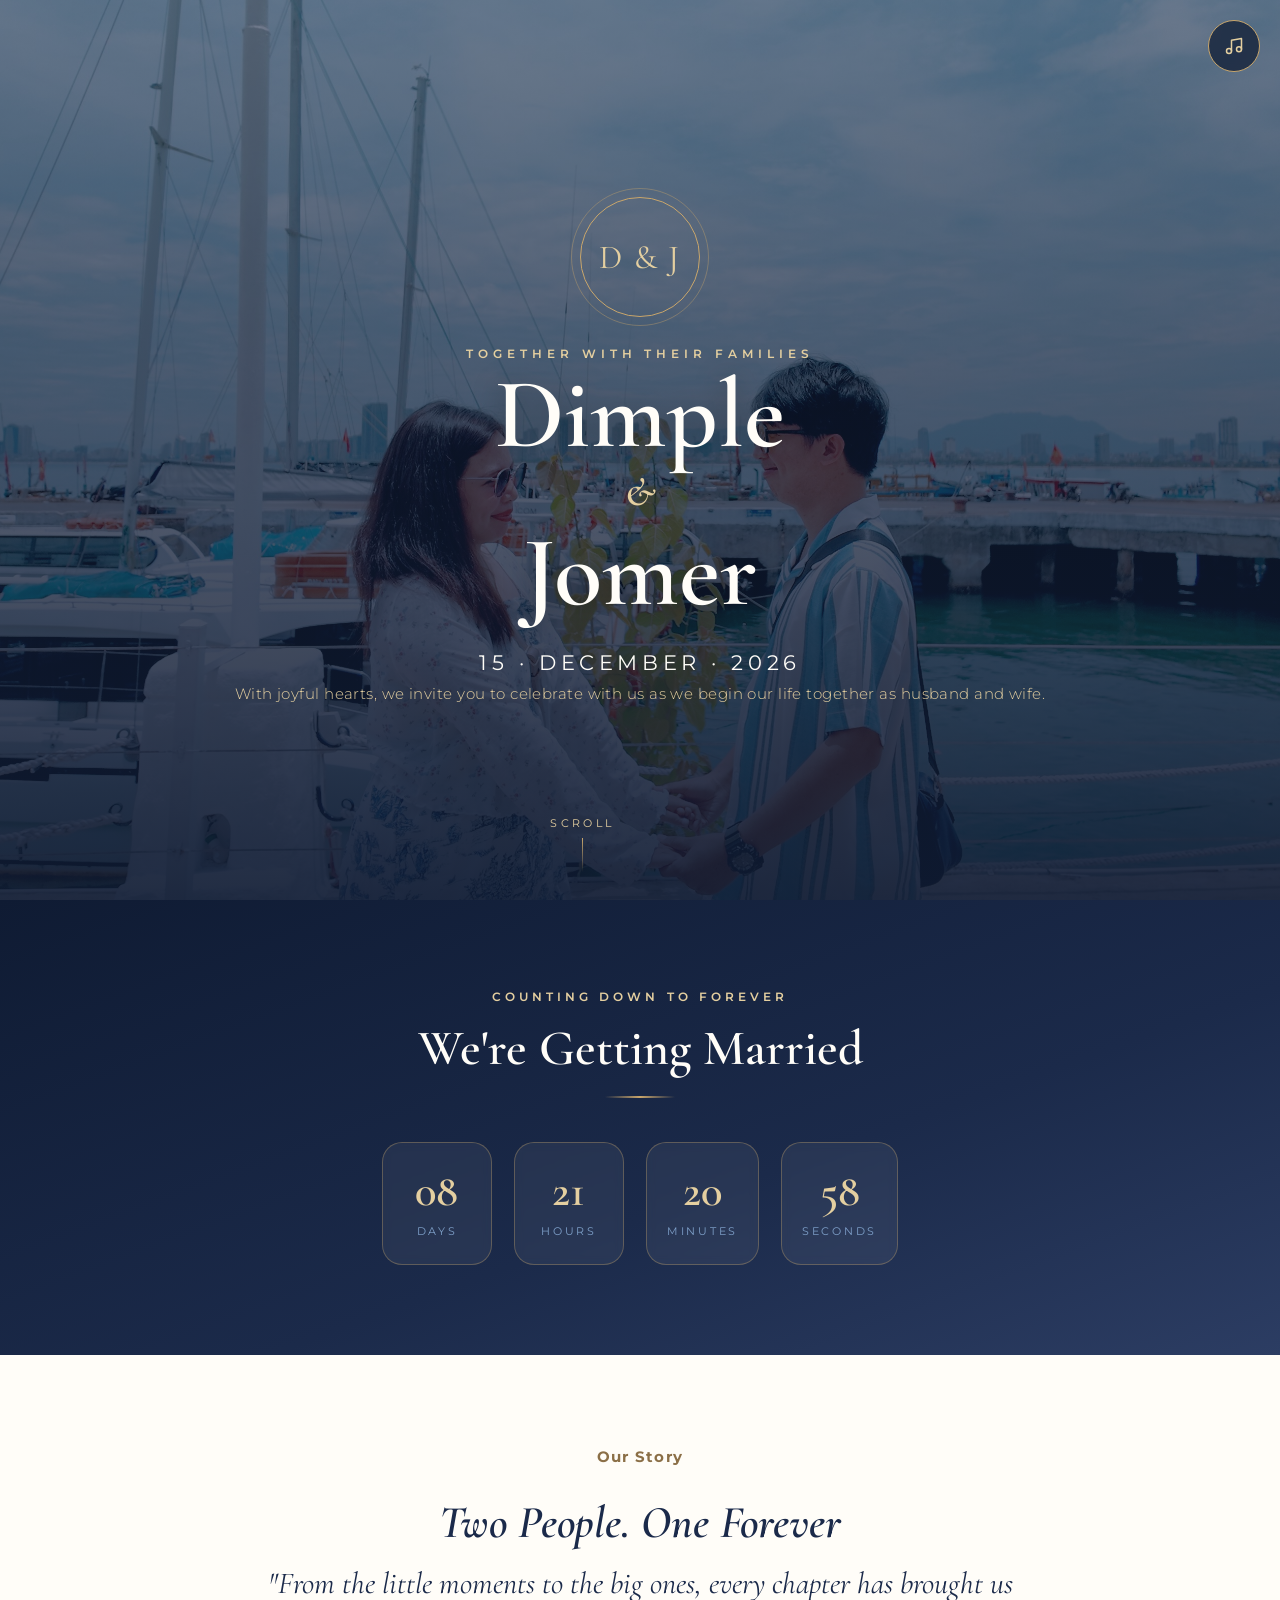
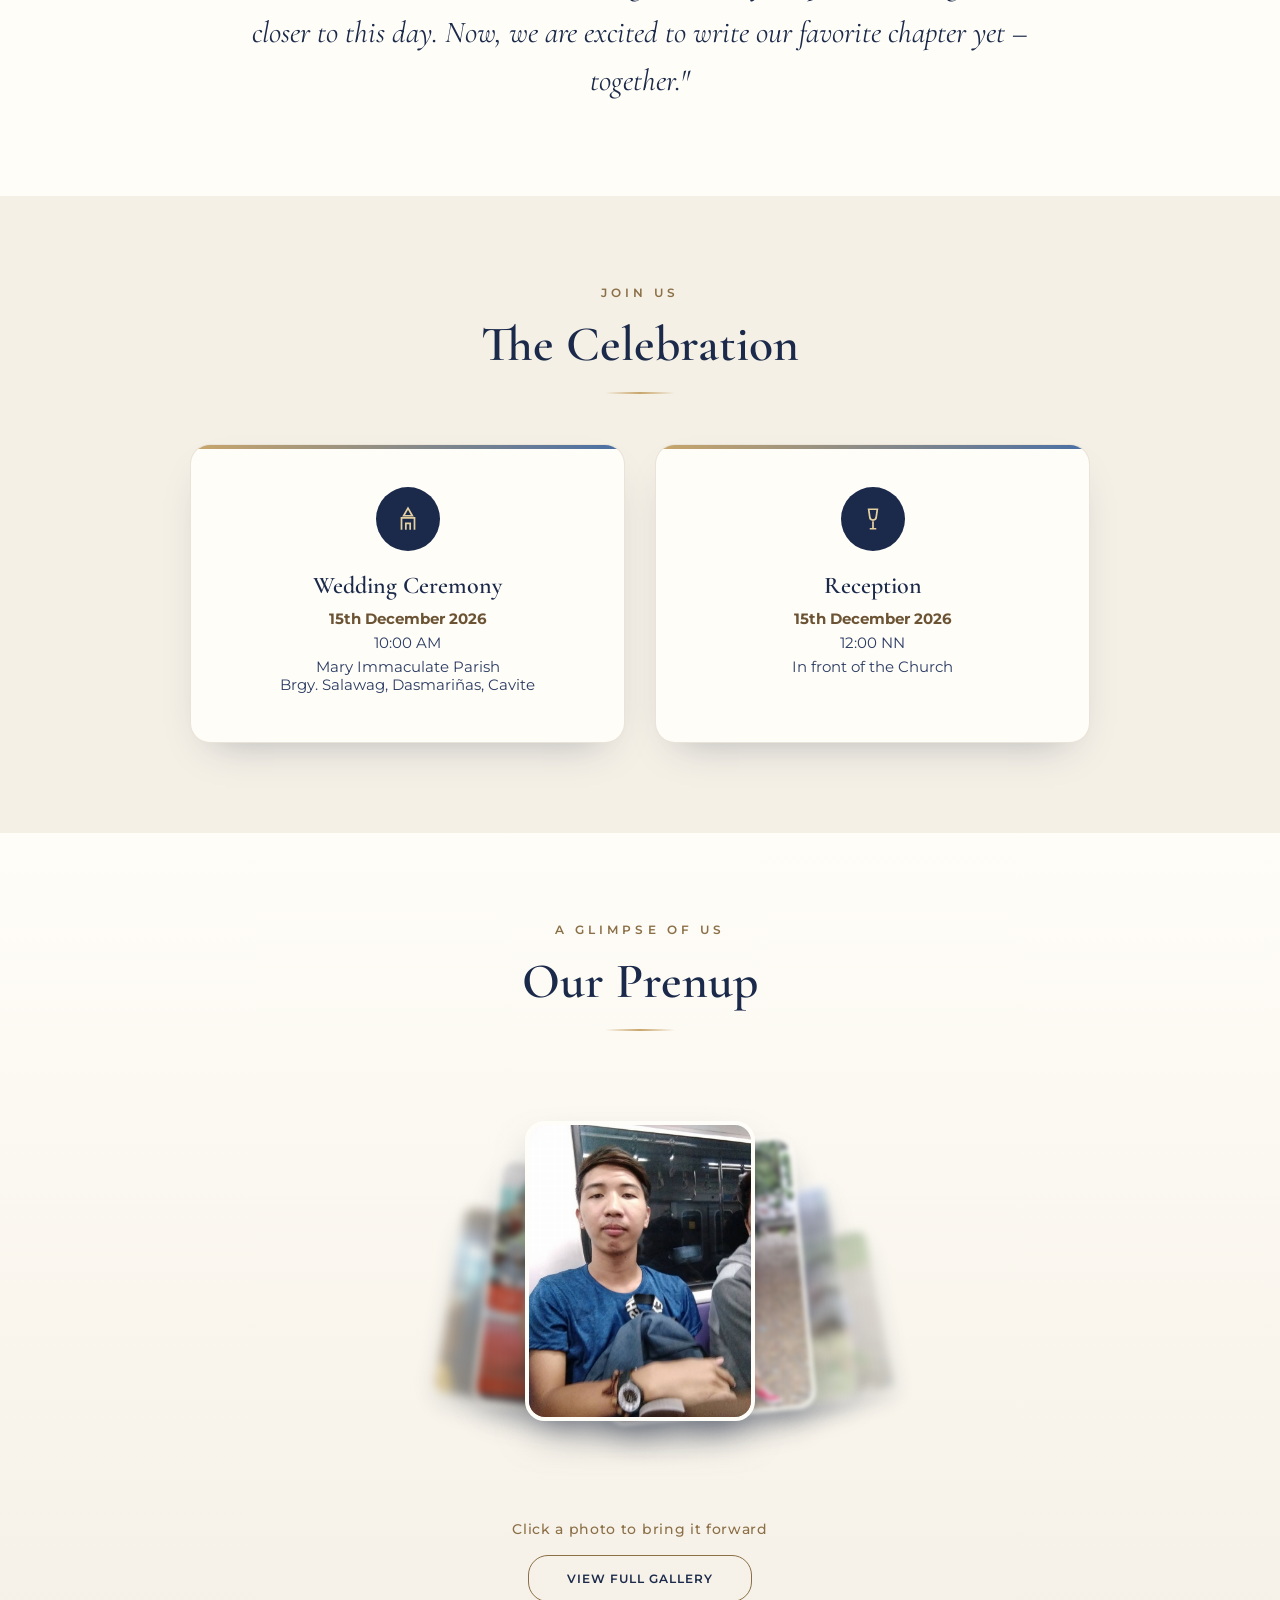
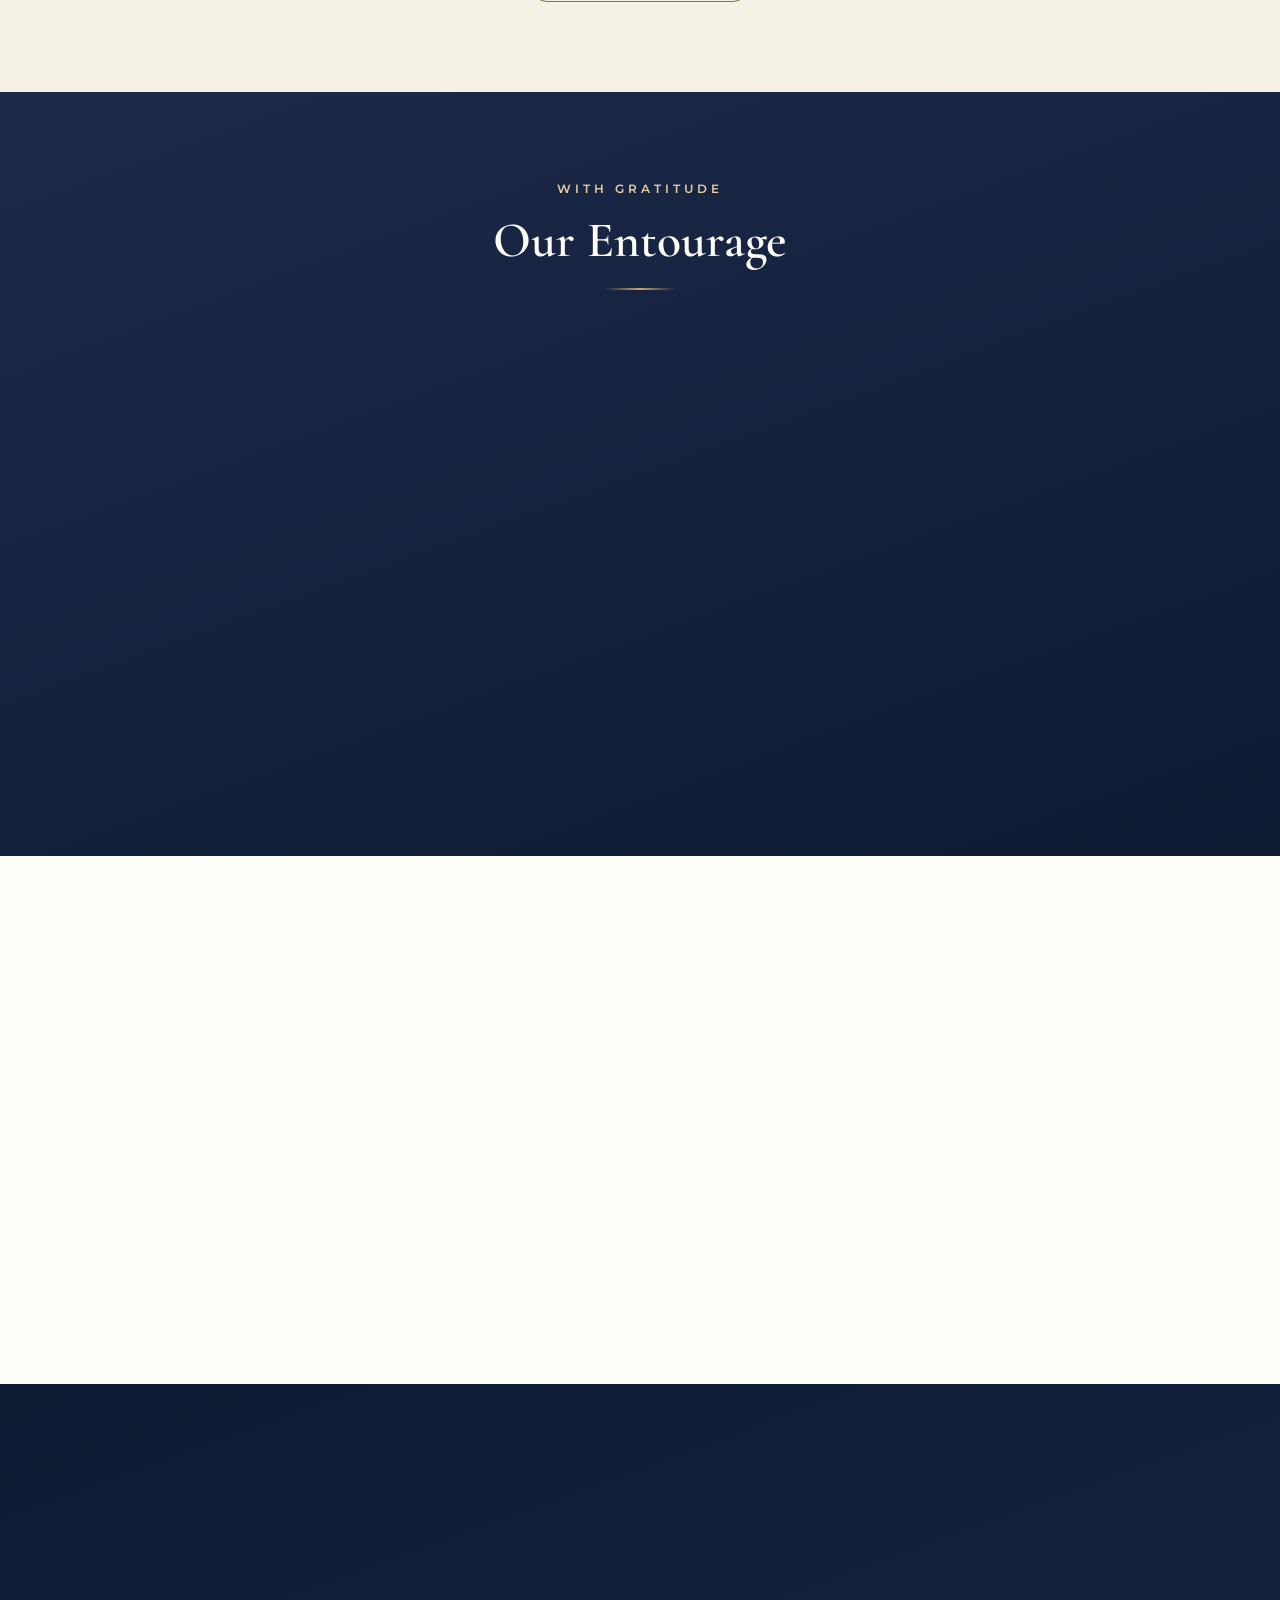
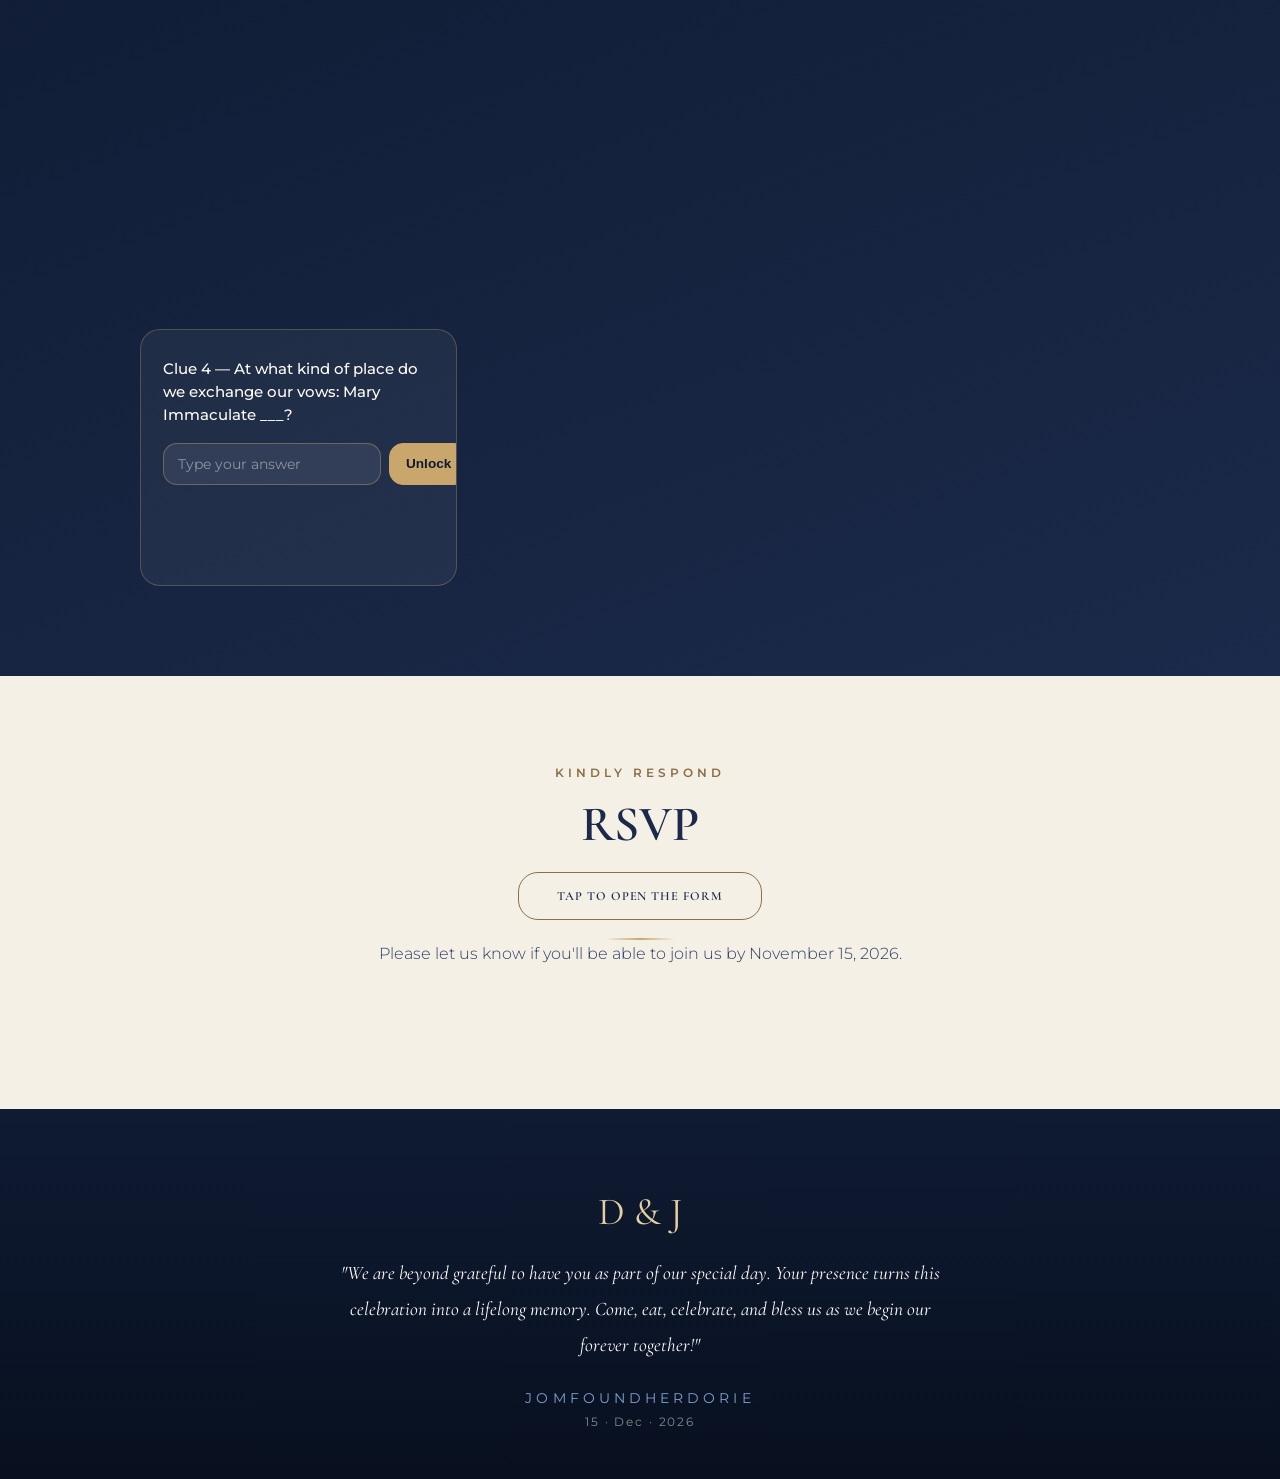
==== index.html @ a014644e "Add files via upload" ====
<!DOCTYPE html>
<html lang="en">
  <head>
    <meta charset="UTF-8">
    <meta name="viewport" content="width=device-width, initial-scale=1.0">
      <title>Dimple & Jomer | December 15, 2026</title>
    <link rel="preconnect" href="https://fonts.googleapis.com">
    <link href="https://fonts.googleapis.com/css2?family=Montserrat:ital,wght@0,300;0,400;0,500;0,600;0,700;0,800;1,400&family=Cormorant+Garamond:ital,wght@0,400;0,500;0,600;1,400&display=swap" rel="stylesheet">
    <link rel="stylesheet" href="index.css">
  </head>

  <body>
<!-- ============================================================
     BACKGROUND MUSIC
     -> Paste your song link (mp3/ogg URL) inside the src="" below.
     -> "Power of Two" by MYMP — replace PASTE_SONG_LINK_HERE.
     ============================================================ -->
    <audio id="bgMusic" loop preload="auto">
      <source src="Music/MYMP - Power Of Two (Official Lyric Video).mp3" type="audio/mpeg">
    </audio>

    <div class="floating-controls">
      <button class="ctrl-btn" id="musicToggle" title="Toggle music" aria-label="Toggle background music">
        <svg id="musicIcon" width="20" height="20" viewBox="0 0 24 24" fill="none" stroke="currentColor" stroke-width="1.8">
          <path d="M9 18V5l12-2v13" stroke-linecap="round" stroke-linejoin="round"/>
          <circle cx="6" cy="18" r="3"/><circle cx="18" cy="16" r="3"/>
        </svg>
      </button>
    </div>

    <div id="petal-field"></div>

<!-- ============================================================
     HERO
     ============================================================ -->
    <section class="hero">
      <div class="hero-bg"></div>
      <div class="hero-overlay"></div>
      <div class="hero-content">
        <div class="hero-monogram">D&nbsp;&amp;&nbsp;J</div>
        <span class="hero-eyebrow">Together With Their Families</span>
        <h1 class="hero-names">Dimple <span class="hero-and">&amp;</span> Jomer</h1>
        <p class="hero-date">15 · December · 2026</p>
        <p class="hero-venue">With joyful hearts, we invite you to celebrate with us as we begin our life together as husband and wife.</p>
      </div>
      <div class="scroll-cue"><span>Scroll</span><span class="line"></span></div>
    </section>

<!-- ============================================================
     COUNTDOWN
     ============================================================ -->
    <section class="countdown-section">
      <span class="eyebrow reveal">Counting Down To Forever</span>
      <h2 class="section-title reveal">We're Getting Married</h2>
      <div class="divider reveal"></div>
      <div class="countdown-grid reveal">
        <div class="count-box"><div class="count-num" id="cd-days">00</div><div class="count-label">Days</div></div>
        <div class="count-box"><div class="count-num" id="cd-hours">00</div><div class="count-label">Hours</div></div>
        <div class="count-box"><div class="count-num" id="cd-mins">00</div><div class="count-label">Minutes</div></div>
        <div class="count-box"><div class="count-num" id="cd-secs">00</div><div class="count-label">Seconds</div></div>
      </div>
    </section>

<!-- ============================================================
     OUR STORY
     ============================================================ -->
    <section class="story-section">
      <div class="story-quote reveal">
        <strong>Our Story</strong>
        <h2>Two People. One Forever</h2>
        "From the little moments to the big ones, every chapter has brought us closer to this day.
        Now, we are excited to write our favorite chapter yet – together."
      </div>
    </section>

<!-- ============================================================
     EVENTS
     ============================================================ -->
    <section class="events-section">
      <span class="eyebrow reveal">Join Us</span>
      <h2 class="section-title reveal">The Celebration</h2>
      <div class="divider reveal"></div>
      <div class="events-grid" style="margin-top:50px;">
        <div class="event-card reveal-scale">
          <div class="event-icon">
            <svg width="26" height="26" viewBox="0 0 24 24" fill="none" stroke="currentColor" stroke-width="1.6"><path d="M12 2 8 9h8l-4-7Z"/><path d="M6 22V11h12v11"/><path d="M10 22v-6h4v6"/></svg>
          </div>
          <h3>Wedding Ceremony</h3>
          <p class="event-detail"><b>15th December 2026</b></p>
          <p class="event-detail">10:00 AM</p>
          <p class="event-detail">Mary Immaculate Parish<br>Brgy. Salawag, Dasmariñas, Cavite</p>
        </div>
        <div class="event-card reveal-scale">
          <div class="event-icon">
            <svg width="26" height="26" viewBox="0 0 24 24" fill="none" stroke="currentColor" stroke-width="1.6"><path d="M8 3h8l-1 7a3 3 0 0 1-6 0L8 3Z"/><path d="M12 14v7"/><path d="M9 21h6"/></svg>
          </div>
          <h3>Reception</h3>
          <p class="event-detail"><b>15th December 2026</b></p>
          <p class="event-detail">12:00 NN</p>
          <p class="event-detail">In front of the Church</p>
        </div>
      </div>
    </section>

<!-- ============================================================
     PRENUP GALLERY
     ============================================================ -->
    <section class="prenup-section">
      <span class="eyebrow reveal">A Glimpse Of Us</span>
      <h2 class="section-title reveal">Our Prenup</h2>
      <div class="divider reveal"></div>
      <div class="prenup-stage reveal-scale" id="prenupStage"></div>
      <p class="prenup-hint">Click a photo to bring it forward</p>
      <div class="gallery-btn-wrap">
        <a href="gallery.html" class="btn ghost">View Full Gallery</a>
      </div>
    </section>

<!-- ============================================================
     ENTOURAGE
     ============================================================ -->
    <section class="entourage-section">
      <span class="eyebrow reveal">With Gratitude</span>
      <h2 class="section-title reveal">Our Entourage</h2>
      <div class="divider reveal"></div>
      <div class="entourage-grid" style="margin-top:50px;">
        <div class="ent-card reveal">
          <h4>Parents of the Bride</h4>
          <ul><li>Rowena Elegoyo</li><li>Alvin Villanueva</li></ul>
        </div>
        <div class="ent-card reveal">
          <h4>Parents of the Groom</h4>
          <ul><li>Josephine Esperta</li><li>Merlito Esperta</li></ul>
        </div>
        <div class="ent-card reveal">
          <h4>Best Men</h4>
          <ul><li>Alfredo Dela Cruz</li><li>Johann Lim</li></ul>
        </div>
        <div class="ent-card reveal">
          <h4>Maid of Honor</h4>
          <ul><li>Raven Villanueva</li></ul>
        </div>
        <div class="ent-card reveal">
          <h4>Groomsmen</h4>
          <ul><li>Cycle</li><li>Jed</li><li>Darwin</li></ul>
        </div>
        <div class="ent-card reveal">
          <h4>Bridesmaids</h4>
          <ul><li>Rhoda Villanueva</li><li>Ahrra Elegoyo</li><li>Candy</li><li>Michelle Elegoyo</li></ul>
        </div>
      </div>
    </section>

<!-- ============================================================
     THEME & COLOR
     ============================================================ -->
    <section class="theme-section">
      <span class="eyebrow reveal">Dress Code</span>
      <h2 class="section-title reveal">Our Theme</h2>
      <div class="divider reveal"></div>
      <p class="theme-copy reveal">
        Our wedding palette is inspired by calm blue tones and warm earthy browns.
        Neutral shades may be paired with the palette for an elegant, coordinated look.
    </p>
      <div class="swatch-row reveal">
        <div class="swatch"><div class="swatch-circle" style="background:#1b2a4a;"></div><span class="swatch-label">Navy</span></div>
        <div class="swatch"><div class="swatch-circle" style="background:#4a6fa5;"></div><span class="swatch-label">Blue</span></div>
        <div class="swatch"><div class="swatch-circle" style="background:#8b6f47;"></div><span class="swatch-label">Brown</span></div>
        <div class="swatch"><div class="swatch-circle" style="background:#e8e1d3;"></div><span class="swatch-label">Neutral</span></div>
      </div>
    </section>

<!-- ============================================================
     SECRET KEYS GAME
     ============================================================ -->
    <section class="keys-section" id="keysSection">
      <span class="eyebrow reveal">A Little Game</span>
      <h2 class="section-title reveal">Secret Keys</h2>
      <p class="section-sub reveal" style="color:var(--blue-light);">Answer each clue correctly to unlock a hidden note from us.</p>
      <div class="keys-grid" style="margin-top:20px;">

        <div class="key-card reveal" data-answer="DORIE">
            <p class="key-q">Clue 1 — Complete our wedding hashtag: "#JOMFOUNDHER ___"</p>
          <div class="key-input-row">
            <input type="text" class="key-input" placeholder="Type your answer">
            <button class="key-check">Unlock</button>
          </div>
            <p class="key-msg"></p>
            <p class="key-reveal">You found the missing piece — just like us. 🌼</p>
        </div>

        <div class="key-card reveal" data-answer="blue">
            <p class="key-q">Clue 2 — Along with navy, brown and neutral, what other color completes our theme?</p>
          <div class="key-input-row">
            <input type="text" class="key-input" placeholder="Type your answer">
            <button class="key-check">Unlock</button>
          </div>
            <p class="key-msg"></p>
            <p class="key-reveal">Calm as the sky above us on our big day. 💐</p>
        </div>

        <div class="key-card reveal" data-answer="december">
            <p class="key-q">Clue 3 — In what month do we finally say "I do"?</p>
          <div class="key-input-row">
            <input type="text" class="key-input" placeholder="Type your answer">
            <button class="key-check">Unlock</button>
          </div>
            <p class="key-msg"></p>
            <p class="key-reveal">The coziest month, made sweeter by forever. 🍯</p>
        </div>

        <div class="key-card reveal" data-answer="Parish">
            <p class="key-q">Clue 4 — At what kind of place do we exchange our vows: Mary Immaculate ___?</p>
          <div class="key-input-row">
            <input type="text" class="key-input" placeholder="Type your answer">
            <button class="key-check">Unlock</button>
          </div>
            <p class="key-msg"></p>
            <p class="key-reveal">Bells will ring as we begin our forever. 🎺</p>
        </div>
      </div>
    </section>

<!-- ============================================================
     RSVP
     ============================================================ -->
    <section class="rsvp-section" id="rsvp">
      <span class="eyebrow reveal">Kindly Respond</span>
      <h2 class="section-title reveal">
        RSVP
          <div>
            <a href="rsvp.html" target="_blank" rel="noopener" class="btn ghost">Tap to Open the Form</a>
          </div>
      </h2>
      <div class="divider reveal"></div>
        <p class="section-sub reveal">Please let us know if you'll be able to join us by November 15, 2026.</p>
    </section>

<!-- ============================================================
     FOOTER
     ============================================================ -->
    <footer class="footer">
      <div class="footer-monogram reveal">D &amp; J</div>
        <p class="footer-msg reveal">
          "We are beyond grateful to have you as part of our special day. Your presence turns this
          celebration into a lifelong memory. Come, eat, celebrate, and bless us as we begin our
          forever together!"
        </p>
        <p class="footer-names reveal">JOMFOUNDHERDORIE </p>
        <p class="footer-date reveal">15 · Dec · 2026</p>
    </footer>

<!-- Lightbox -->
    <div class="lightbox" id="lightbox">
      <span class="lightbox-close" id="lightboxClose">&times;</span>
      <img id="lightboxImg" src="" alt="Prenup photo enlarged">
    </div>
  </body>
    <script src="index.js"></script>
</html>
---- index.css ----
/* =========================================================
   INDEX DESIGN TOKENS
   ========================================================= */
:root{
  --navy-deep:#0f1b33;
  --navy:#1b2a4a;
  --navy-soft:#2c3d63;
  --blue:#4a6fa5;
  --blue-light:#7fa0c9;
  --brown:#8b6f47;
  --brown-deep:#6b5334;
  --gold:#c9a66b;
  --gold-light:#e4cfa0;
  --cream:#f5f0e6;
  --cream-white:#fffdf8;
  --ink:#2a2a2a;
  --radius:20px;
  --serif:'Cormorant Garamond', 'Montserrat', serif;
  --sans:'Montserrat', Arial, sans-serif;
}

* {
    margin: 0;
    padding: 0;
    box-sizing: border-box;
}

html {
    scroll-behavior: smooth;
}

body {
  font-family: var(--sans);
  background: var(--cream);
  color: var(--ink);
  overflow-x: hidden;
  -webkit-font-smoothing: antialiased;
}

img {
    max-width: 100%;
    display: block;
}

h1,h2,h3 {
    font-family: var(--serif);
    font-weight: 600;
    color: var(--navy);
}

section {
    position: relative;
    padding: 90px 6vw;
}

.eyebrow {
  font-size: .72rem;
  letter-spacing: .35em;
  text-transform: uppercase;
  color: var(--brown);
  font-weight: 600;
  margin-bottom: 14px;
  display: block;
  text-align: center;
}

.section-title {
  text-align: center;
  font-size: clamp(2rem,4vw,3.1rem);
  margin-bottom: 8px;
  color: var(--navy);
}

.section-sub {
  text-align: center;
  max-width: 640px;
  margin: 0 auto 50px;
  color: var(--navy-soft);
  font-size: 1rem;
  line-height: 1.8;
  font-weight: 300;
}
.divider {
  width: 70px;
  height: 2px;
  background: linear-gradient(90deg,transparent,var(--gold),transparent);
  margin: 18px auto 0;
}
.divider.wide {
    width: 120px;
}

/* reveal-on-scroll */
.reveal {
    opacity: 0;
    transform: translateY(36px);
    transition: opacity .9s ease, transform .9s ease;
}

.reveal.in {
    opacity: 1;
    transform: translateY(0);
}

.reveal-scale {
    opacity: 0;
    transform: scale(.92);
    transition: opacity .9s ease, transform .9s ease;
}

.reveal-scale.in {
    opacity: 1; transform: scale(1);
}

@media (prefers-reduced-motion: reduce) {
  .reveal,.reveal-scale {
    opacity: 1!important;
    transform: none!important;
    transition: none!important;
  }
  * {
    animation-duration: .001ms !important;
    animation-iteration-count: 1 !important;
  }
}

/* =========================================================
   FLOATING CONTROLS (music toggle)
   ========================================================= */
.floating-controls {
  position: fixed;
  top: 20px;
  right: 20px;
  z-index: 999;
  display: flex;
  gap: 10px;
}

.ctrl-btn {
  width: 52px;
  height: 52px;
  border-radius: 50%;
  border: 1.5px solid var(--gold);
  background: rgba(15,27,51,.72);
  backdrop-filter: blur(6px);
  color:var(--gold-light);
  display: flex;
  align-items: center;
  justify-content: center;
  cursor: pointer;
  font-size: 1.2rem;
  transition: transform .3s ease, background .3s ease;
}

.ctrl-btn:hover {
    transform: scale(1.08);
    background:var(--navy);
}

.ctrl-btn.spinning svg {
    animation: spin 3.5s linear infinite;
}

@keyframes spin{from{transform:rotate(0)}to{transform:rotate(360deg)}}

/* =========================================================
   PARTICLES: petals & confetti
   ========================================================= */
#petal-field {
    position: fixed;
    inset: 0;
    pointer-events: none;
    z-index: 5;
    overflow: hidden;
}

.petal {
    position: absolute;
    top: -40px;
    opacity: .85;
    will-change: transform;
    animation: fall linear infinite;
}

.confetti {
    position: absolute;
    top: -20px;
    opacity: .9;
    will-change: transform;
    animation: fallConfetti linear infinite;
}

@keyframes fall {
  0% {
    transform: translate(0,0) rotate(0deg);
  }
  100% {
    transform: translate(var(--drift),110vh) rotate(360deg);
  }
}

@keyframes fallConfetti {
  0% {
    transform: translate(0,0) rotate(0deg);
  }
  100% {
    transform: translate(var(--drift),110vh) rotate(540deg);
  }
}

/* =========================================================
   HERO
   ========================================================= */
.hero {
  min-height: 100vh;
  position: relative;
  display: flex;
  flex-direction: column;
  align-items: center;
  justify-content: center;
  text-align: center;
  color: var(--cream-white);
  padding: 40px 6vw;
  overflow: hidden;
}

.hero-bg {
  position: absolute;
  inset: 0;
  background-image: url('Gallery/background.jpg');
  background-size: cover;
  background-position: center 40%;
  transform: scale(1.08);
  animation: kenburns 24s ease-in-out infinite alternate;
}

@keyframes kenburns {
    0% {
        transform: scale(1.08) translate(0,0);
    }
    100% {
        transform: scale(1.16) translate(-1%,-1%);
    }
}

.hero-overlay{
  position:absolute;inset:0;
  background:linear-gradient(180deg, rgba(15,27,51,.55) 0%, rgba(15,27,51,.72) 55%, rgba(15,27,51,.92) 100%);
}

.hero-content {
    position: relative;
    z-index: 2;
    max-width: 820px;
}

.hero-monogram {
  width: 120px;
  height: 120px;
  margin: 0 auto 26px;
  border: 1.5px solid var(--gold);
  border-radius: 50%;
  display: flex;
  align-items: center;
  justify-content: center;
  font-family: var(--serif);
  font-size: 2.1rem;
  color: var(--gold-light);
  letter-spacing: .05em;
  position: relative;
  animation: fadeInDown 1.2s ease both;
}
.hero-monogram::before {
  content:'';
  position: absolute;
  inset: -10px;
  border: 1px solid rgba(201,166,107,.4);
  border-radius: 50%;
  animation :pulseRing 3s ease-in-out infinite;
}

@keyframes pulseRing {
    0%,100% {
        transform: scale(1);
        opacity: .5;
    }
    50% {
        transform: scale(1.08);opacity:1;
    }
}

@keyframes fadeInDown {
    from {
        opacity: 0;
        transform: translateY(-24px);
    }
    to {
        opacity: 1;
        transform: translateY(0);
    }
}

.hero-eyebrow{
  letter-spacing: .4em;
  text-transform: uppercase;
  font-size: .78rem;
  color: var(--gold-light);
  margin-bottom: 22px;
  font-weight: 600;
  animation: fadeIn 1.4s ease .2s both;
}

.hero-names {
  font-family: var(--serif);
  font-size: clamp(3rem,9vw,6.2rem);
  line-height: 1.05;
  font-weight: 600;
  color: var(--cream-white);
  text-shadow: 0 4px 30px rgba(0,0,0,.35);
  animation: fadeIn 1.4s ease .4s both;
}

.hero-and {
  display: block;
  font-size: .4em;
  color: var(--gold-light);
  font-style: italic;
  margin: 6px 0;
}

@keyframes fadeIn {
    from {
        opacity: 0;
        transform: translateY(18px);
    }
    to {
        opacity: 1;
        transform: translateY(0);
    }
}

.hero-date {
  margin-top: 26px;
  font-size: clamp(1rem,2vw,1.3rem);
  letter-spacing: .22em;text-transform:uppercase;
  color:var(--cream-white);font-weight:400;animation:fadeIn 1.4s ease .6s both;
}
.hero-venue{
  margin-top:10px;font-size:.92rem;color:var(--gold-light);font-weight:300;letter-spacing:.03em;
  animation:fadeIn 1.4s ease .8s both;
}
.scroll-cue{
  position:absolute;bottom:28px;left:43%;transform:translateX(-50%);z-index:2;
  color:var(--gold-light);font-size:.7rem;letter-spacing:.3em;text-transform:uppercase;
  display:flex;flex-direction:column;align-items:center;gap:8px;animation:fadeIn 1.4s ease 1.1s both;
}
.scroll-cue .line{width:1px;height:34px;background:linear-gradient(180deg,var(--gold),transparent);
  animation:scrollLine 2s ease-in-out infinite;}
@keyframes scrollLine{0%{transform:scaleY(0);transform-origin:top;}50%{transform:scaleY(1);transform-origin:top;}
  50.1%{transform-origin:bottom;}100%{transform:scaleY(0);transform-origin:bottom;}}

/* =========================================================
   COUNTDOWN
   ========================================================= */
.countdown-section{
  background:linear-gradient(160deg,var(--navy-deep),var(--navy) 60%,var(--navy-soft));
  color:var(--cream-white);text-align:center;
}
.countdown-section .eyebrow{color:var(--gold-light);}
.countdown-section .section-title{color:var(--cream-white);}
.countdown-grid{
  display:flex;justify-content:center;flex-wrap:wrap;gap:22px;margin-top:44px;
}
.count-box{
  background:rgba(255,253,248,.06);border:1px solid rgba(201,166,107,.35);
  border-radius:var(--radius);padding:26px 20px;min-width:110px;
  backdrop-filter:blur(4px);
}
.count-num{
  font-family:var(--serif);font-size:2.8rem;color:var(--gold-light);font-weight:600;line-height:1;
}
.count-label{
  margin-top:10px;font-size:.68rem;letter-spacing:.25em;text-transform:uppercase;color:var(--blue-light);
}

/* =========================================================
   OUR STORY
   ========================================================= */
.story-section{background:var(--cream-white);text-align:center;}
.story-quote{
  max-width:780px;margin:0 auto;font-family:var(--serif);font-style:italic;
  font-size:clamp(1.3rem,2.6vw,1.9rem);color:var(--navy);line-height:1.6;
}
.story-quote strong{
  display:block;font-style:normal;font-weight:700;letter-spacing:.08em;
  font-family:var(--sans);font-size:.95rem;color:var(--brown);margin-bottom:18px;
}
.story-body{
  max-width:640px;margin:26px auto 0;color:var(--navy-soft);font-weight:300;line-height:1.9;
}

/* =========================================================
   EVENTS
   ========================================================= */
.events-section{background:var(--cream);}
.events-grid{
  display:grid;grid-template-columns:repeat(auto-fit,minmax(280px,1fr));gap:30px;max-width:900px;margin:0 auto;
}
.event-card{
  background:var(--cream-white);border-radius:var(--radius);padding:42px 30px;text-align:center;
  border:1px solid rgba(139,111,71,.18);box-shadow:0 18px 40px -22px rgba(27,42,74,.35);
  transition:transform .4s ease, box-shadow .4s ease;position:relative;overflow:hidden;
}
.event-card:hover{transform:translateY(-8px);box-shadow:0 26px 50px -20px rgba(27,42,74,.45);}
.event-card::before{
  content:'';position:absolute;top:0;left:0;right:0;height:4px;
  background:linear-gradient(90deg,var(--gold),var(--blue));
}
.event-icon{
  width:64px;height:64px;margin:0 auto 20px;border-radius:50%;background:var(--navy);
  display:flex;align-items:center;justify-content:center;color:var(--gold-light);font-size:1.6rem;
}
.event-card h3{font-size:1.5rem;margin-bottom:10px;}
.event-detail{color:var(--navy-soft);font-size:.92rem;margin:6px 0;font-weight:400;}
.event-detail b{color:var(--brown-deep);}

/* =========================================================
   PRENUP GALLERY
   ========================================================= */
.prenup-section{background:linear-gradient(180deg,var(--cream-white),var(--cream));text-align:center;}
.prenup-stage{
  position:relative;width:100%;max-width:520px;height:440px;margin:20px auto 30px;
}
.prenup-photo{
  position:absolute;top:50%;left:50%;width:230px;height:300px;border-radius:var(--radius);
  overflow:hidden;box-shadow:0 20px 40px -14px rgba(15,27,51,.5);border:4px solid var(--cream-white);
  transition:transform .7s cubic-bezier(.22,1,.36,1), filter .7s ease, opacity .7s ease, z-index 0s;
  cursor:pointer;
}
.prenup-photo img{width:100%;height:100%;object-fit:cover;}
.prenup-hint{
  color:var(--brown);font-size:.85rem;letter-spacing:.05em;margin-top:6px;font-weight:500;
}
.gallery-btn-wrap{margin-top:18px;}

/* =========================================================
   BUTTONS
   ========================================================= */
.btn{
  display:inline-flex;align-items:center;gap:10px;padding:15px 38px;border-radius:var(--radius);
  background:var(--navy);color:var(--cream-white);font-weight:600;letter-spacing:.08em;
  text-transform:uppercase;font-size:.78rem;border:1px solid var(--gold);cursor:pointer;
  text-decoration:none;transition:transform .3s ease, background .3s ease, box-shadow .3s ease;
}
.btn:hover{transform:translateY(-3px);background:var(--brown-deep);box-shadow:0 14px 30px -12px rgba(27,42,74,.5);}
.btn.ghost{background:transparent;color:var(--navy);border:1.5px solid var(--brown);}
.btn.ghost:hover{background:var(--navy);color:var(--cream-white);}

/* =========================================================
   ENTOURAGE
   ========================================================= */
.entourage-section{
  background:linear-gradient(160deg,var(--navy),var(--navy-deep));color:var(--cream-white);
}
.entourage-section .eyebrow{color:var(--gold-light);}
.entourage-section .section-title{color:var(--cream-white);}
.entourage-grid{
  display:grid;grid-template-columns:repeat(auto-fit,minmax(230px,1fr));gap:26px;max-width:1100px;margin:0 auto;
}
.ent-card{
  background:rgba(255,253,248,.05);border:1px solid rgba(201,166,107,.25);border-radius:var(--radius);
  padding:28px 24px;transition:transform .35s ease, background .35s ease;
}
.ent-card:hover{transform:translateY(-6px);background:rgba(255,253,248,.09);}
.ent-card h4{
  font-family:var(--serif);color:var(--gold-light);font-size:1.15rem;margin-bottom:14px;
  text-transform:uppercase;letter-spacing:.1em;font-weight:600;
}
.ent-card ul{list-style:none;}
.ent-card li{
  padding:6px 0;font-weight:300;font-size:.96rem;color:var(--cream-white);
  border-bottom:1px dashed rgba(201,166,107,.18);
}
.ent-card li:last-child{border-bottom:none;}

/* =========================================================
   THEME & COLOR
   ========================================================= */
.theme-section{background:var(--cream-white);text-align:center;}
.theme-copy{max-width:620px;margin:0 auto 44px;color:var(--navy-soft);font-weight:300;line-height:1.9;}
.swatch-row{display:flex;justify-content:center;flex-wrap:wrap;gap:26px;}
.swatch{
  display:flex;flex-direction:column;align-items:center;gap:12px;
}
.swatch-circle{
  width:78px;height:78px;border-radius:50%;box-shadow:0 12px 26px -10px rgba(27,42,74,.4);
  border:3px solid var(--cream-white);outline:1px solid rgba(139,111,71,.25);
  transition:transform .3s ease;
}
.swatch:hover .swatch-circle{transform:scale(1.1) rotate(6deg);}
.swatch-label{font-size:.78rem;letter-spacing:.12em;text-transform:uppercase;color:var(--brown-deep);font-weight:600;}

/* =========================================================
   SECRET KEYS GAME
   ========================================================= */
.keys-section{
  background:linear-gradient(160deg,var(--navy-deep),var(--navy));color:var(--cream-white);text-align:center;
  position:relative;overflow:hidden;
}
.keys-section .eyebrow{color:var(--gold-light);}
.keys-section .section-title{color:var(--cream-white);}
.keys-grid{
  display:grid;grid-template-columns:repeat(auto-fit,minmax(250px,1fr));gap:24px;max-width:1000px;margin:0 auto;
}
.key-card{
  background:rgba(255,253,248,.05);border:1px solid rgba(201,166,107,.3);border-radius:var(--radius);
  padding:28px 22px;text-align:left;position:relative;overflow:hidden;
}
.key-q{font-size:.95rem;color:var(--cream-white);font-weight:500;margin-bottom:16px;line-height:1.5;min-height:48px;}
.key-input-row{display:flex;gap:8px;}
.key-input{
  flex:1;padding:12px 14px;border-radius:calc(var(--radius) - 6px);border:1px solid rgba(201,166,107,.4);
  background:rgba(255,253,248,.08);color:var(--cream-white);font-family:var(--sans);font-size:.85rem;outline:none;
}
.key-input::placeholder{color:rgba(255,253,248,.45);}
.key-input:focus{border-color:var(--gold);box-shadow:0 0 0 3px rgba(201,166,107,.2);}
.key-check{
  padding:0 16px;border-radius:calc(var(--radius) - 6px);border:1px solid var(--gold);background:var(--gold);
  color:var(--navy-deep);font-weight:700;cursor:pointer;font-size:.85rem;transition:transform .25s ease;
}
.key-check:hover{transform:scale(1.05);}
.key-msg{margin-top:10px;font-size:.8rem;min-height:18px;font-weight:600;}
.key-msg.wrong{color:#e79a9a;}
.key-reveal{
  margin-top:14px;padding:14px;border-radius:calc(var(--radius) - 6px);
  background:linear-gradient(120deg, rgba(201,166,107,.18), rgba(74,111,165,.18));
  border:1px solid rgba(201,166,107,.5);font-family:var(--serif);font-style:italic;font-size:1.05rem;
  color:var(--gold-light);opacity:0;max-height:0;overflow:hidden;transition:opacity .6s ease, max-height .6s ease, padding .6s ease;
}
.key-card.unlocked{box-shadow:0 0 32px -4px rgba(201,166,107,.6);border-color:var(--gold);}
.key-card.unlocked .key-reveal{opacity:1;max-height:200px;padding:14px;}
.glow-particle{
  position:absolute;width:6px;height:6px;border-radius:50%;background:var(--gold-light);
  pointer-events:none;animation:glowPop .9s ease forwards;
}
@keyframes glowPop{
  0%{transform:translate(0,0) scale(1);opacity:1;}
  100%{transform:translate(var(--gx),var(--gy)) scale(0);opacity:0;}
}

/* =========================================================
   RSVP
   ========================================================= */
.rsvp-section{background:var(--cream);}
.rsvp-form{
  max-width:680px;margin:0 auto;background:var(--cream-white);border-radius:var(--radius);
  padding:44px clamp(24px,4vw,52px);box-shadow:0 24px 60px -30px rgba(27,42,74,.4);
  border:1px solid rgba(139,111,71,.18);
}
.rsvp-btn-wrap{
  padding-left: 538px;
} 

/* =========================================================
   FOOTER
   ========================================================= */
.footer{
  background:linear-gradient(180deg,var(--navy-deep),#08101f);color:var(--cream-white);
  text-align:center;padding:80px 6vw 50px;position:relative;
}
.footer-monogram{
  font-family:var(--serif);font-size:2.4rem;color:var(--gold-light);margin-bottom:20px;
}
.footer-msg{
  max-width:620px;margin:0 auto;font-family:var(--serif);font-style:italic;font-size:1.2rem;
  line-height:1.9;color:var(--cream-white);
}
.footer-names{
  margin-top:26px;font-size:.85rem;letter-spacing:.3em;text-transform:uppercase;color:var(--blue-light);
}
.footer-date{margin-top:8px;font-size:.78rem;color:rgba(255,253,248,.5);letter-spacing:.15em;}

/* Lightbox for prenup single click zoom */
.lightbox{
  position:fixed;inset:0;background:rgba(15,27,51,.92);z-index:1200;display:none;
  align-items:center;justify-content:center;padding:30px;
}
.lightbox.open{display:flex;}
.lightbox img{max-width:min(90vw,520px);border-radius:var(--radius);border:4px solid var(--cream-white);}
.lightbox-close{
  position:absolute;top:24px;right:28px;color:var(--cream-white);font-size:1.8rem;cursor:pointer;
}

@media(max-width:640px){
  section{padding:70px 6vw;}
  .form-row{grid-template-columns:1fr;}
  .prenup-stage{height:380px;}
  .prenup-photo{width:180px;height:240px;}
}
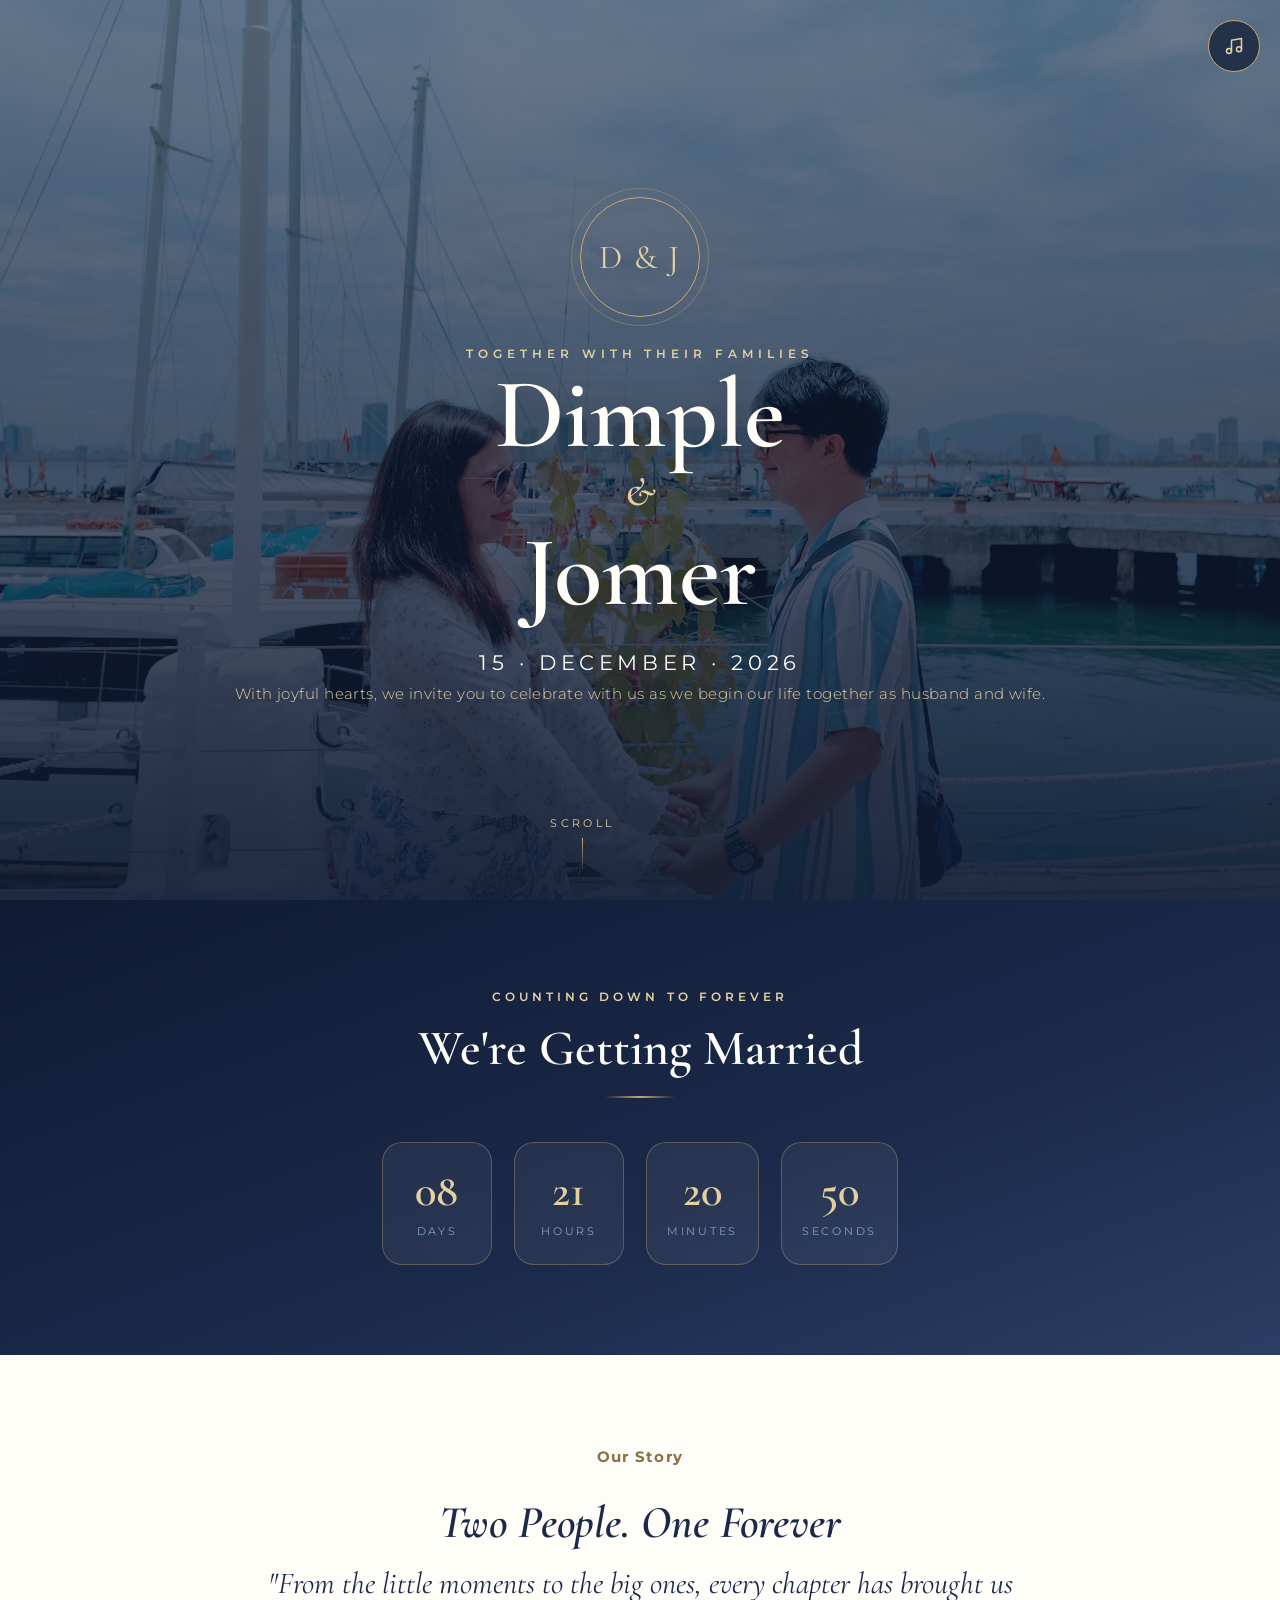
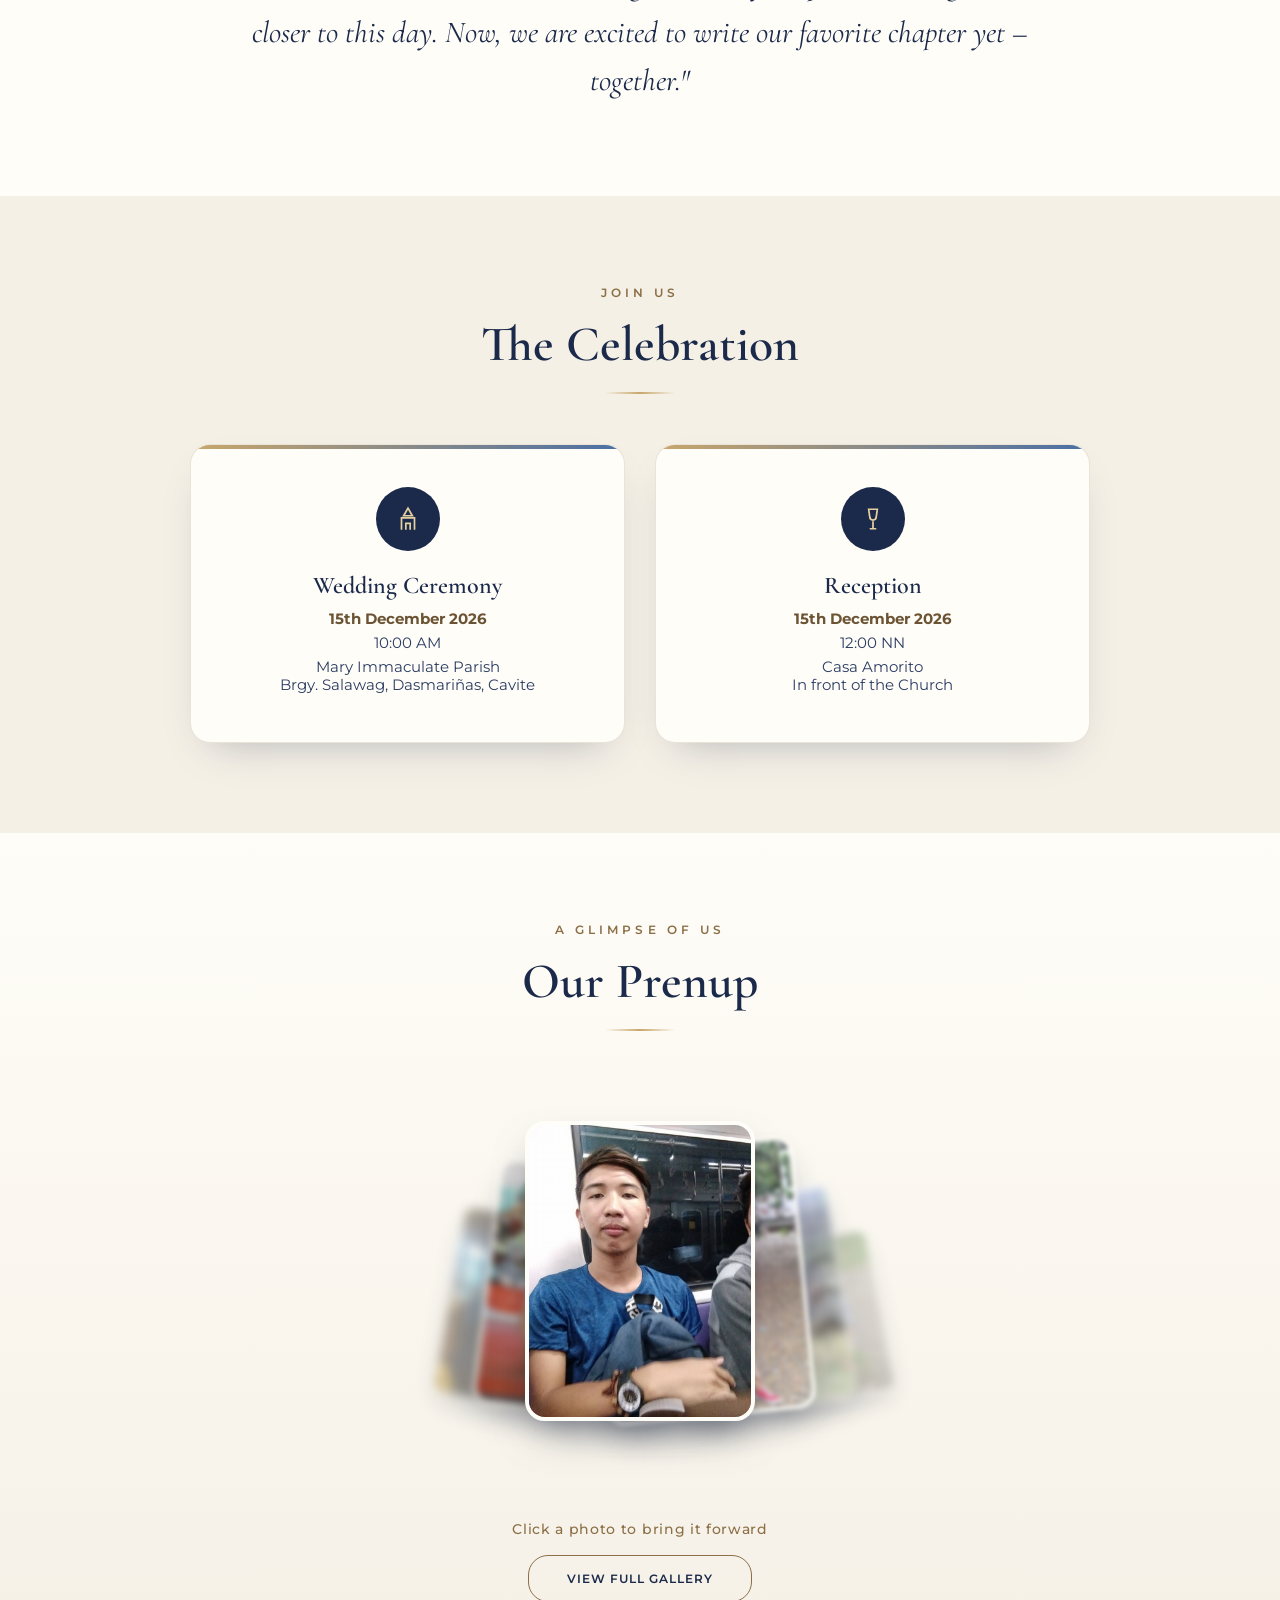
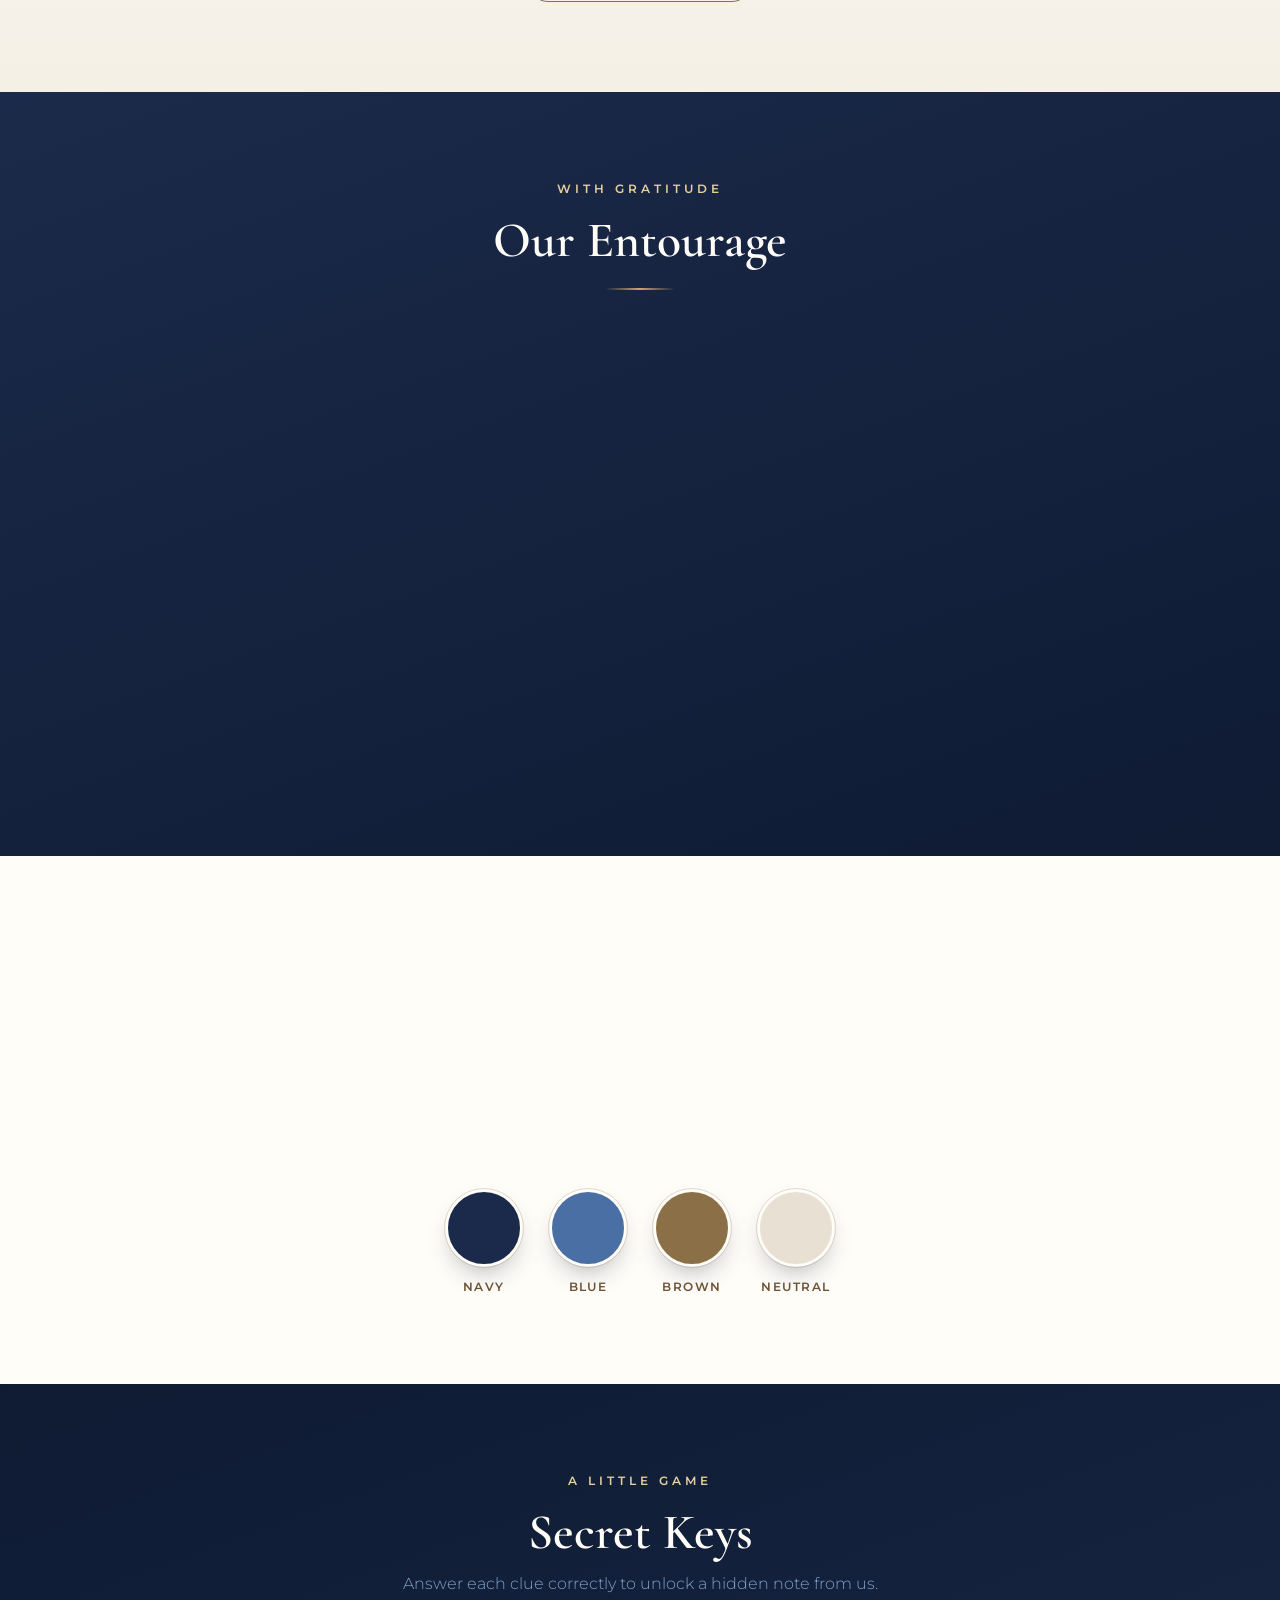
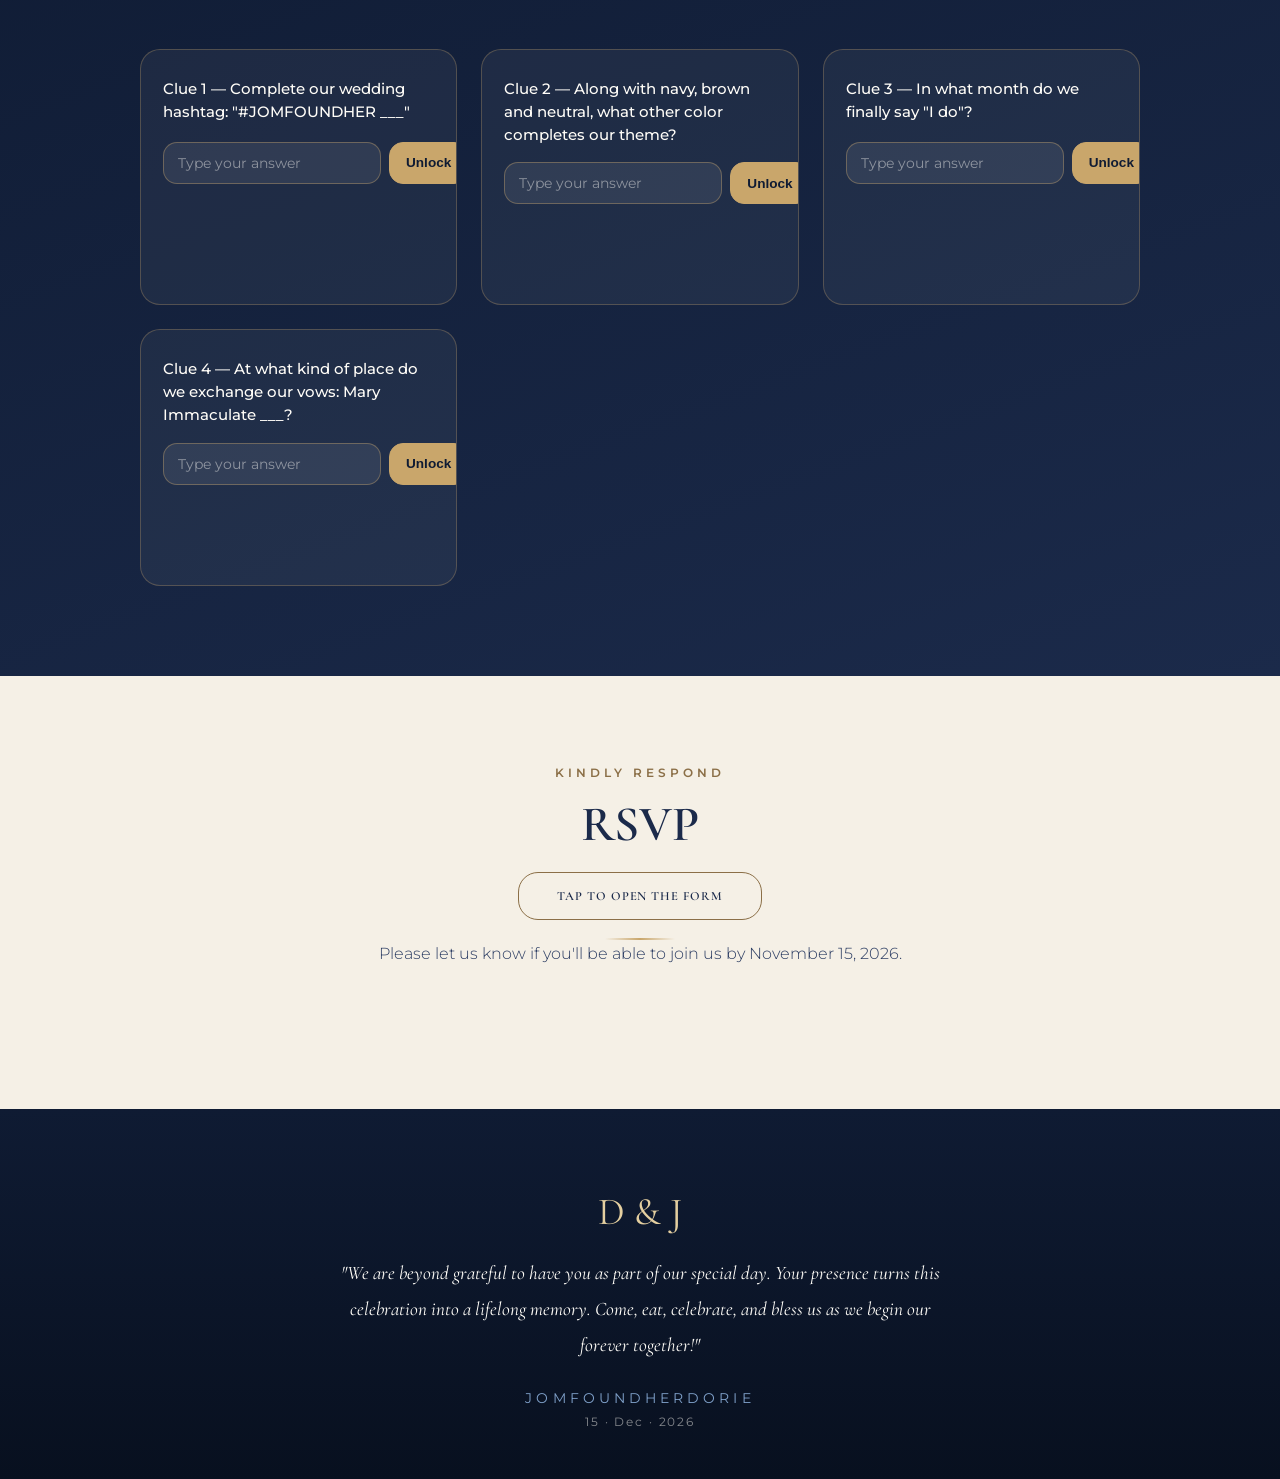
==== commit 10162185: "Add files via upload" ====
--- a/index.html
+++ b/index.html
@@ -97,7 +97,7 @@
           <h3>Reception</h3>
           <p class="event-detail"><b>15th December 2026</b></p>
           <p class="event-detail">12:00 NN</p>
-          <p class="event-detail">In front of the Church</p>
+          <p class="event-detail">Casa Amorito<br>In front of the Church</p>
         </div>
       </div>
     </section>
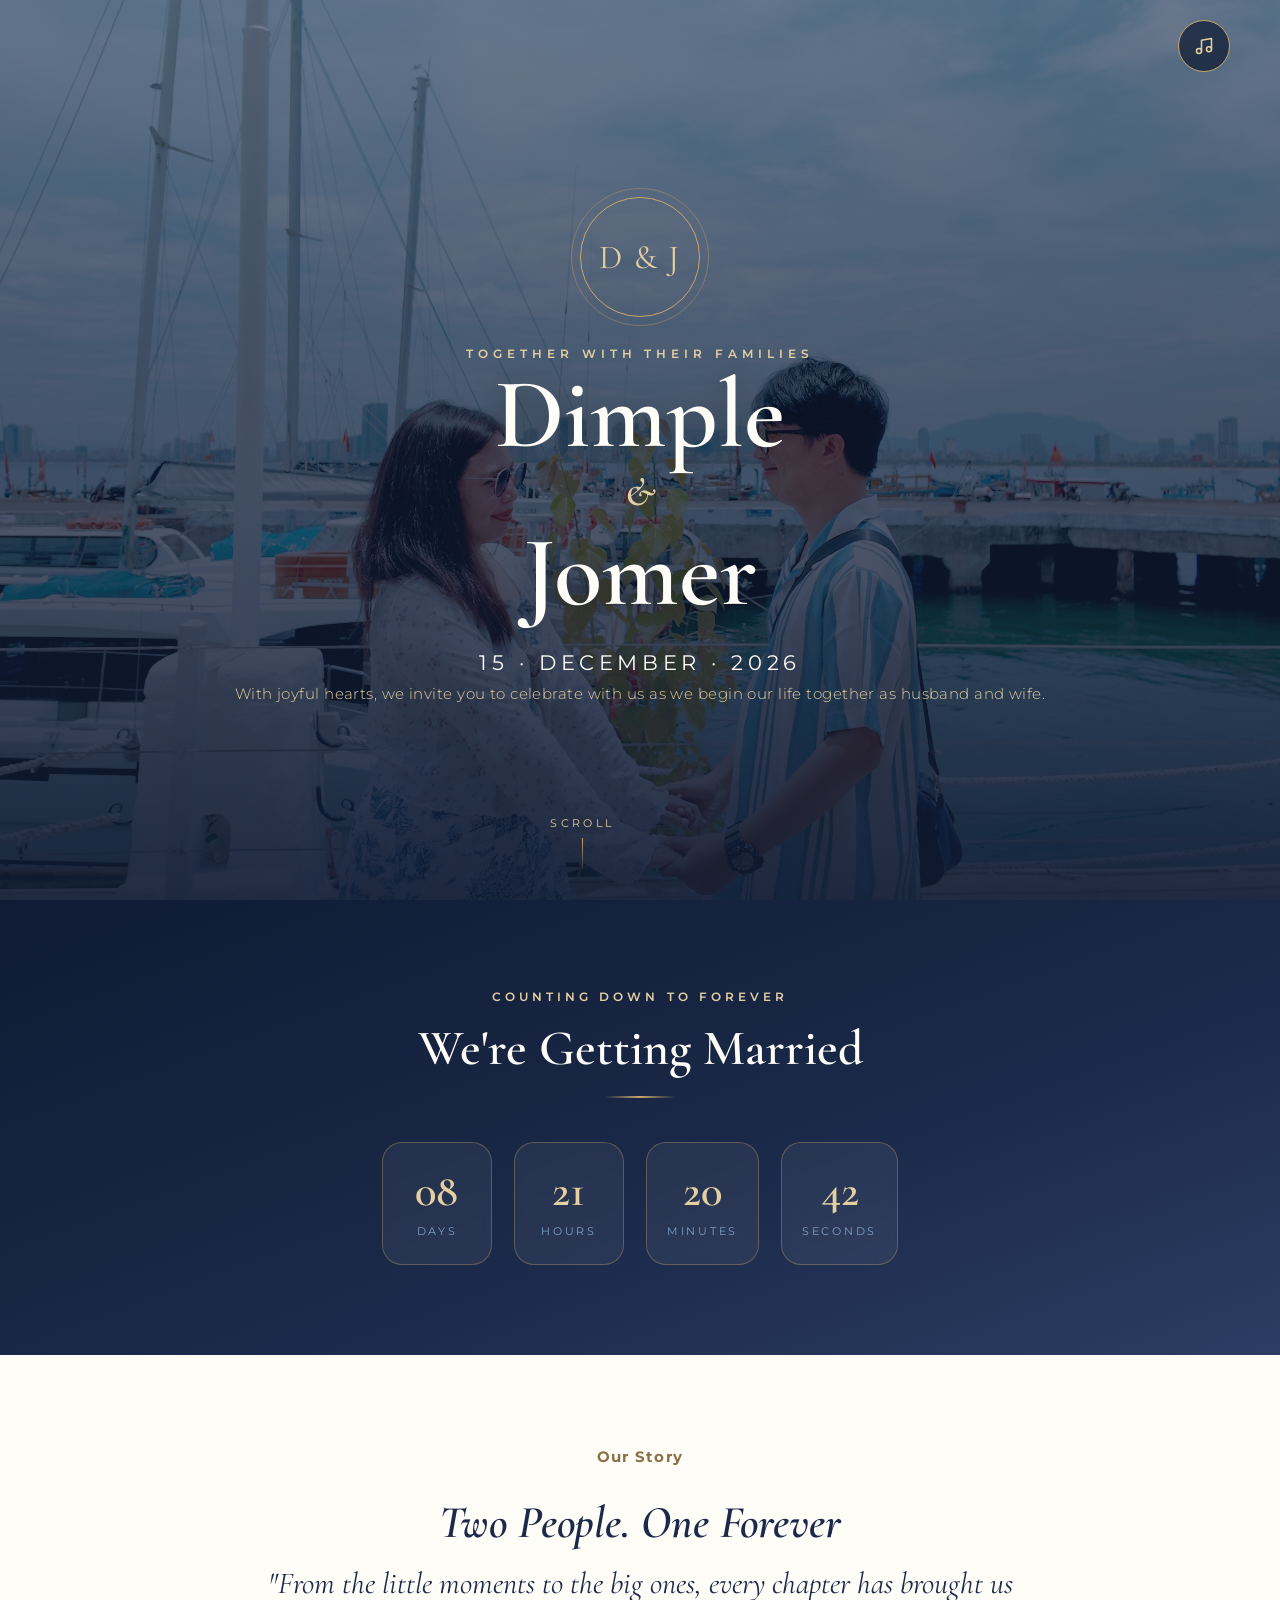
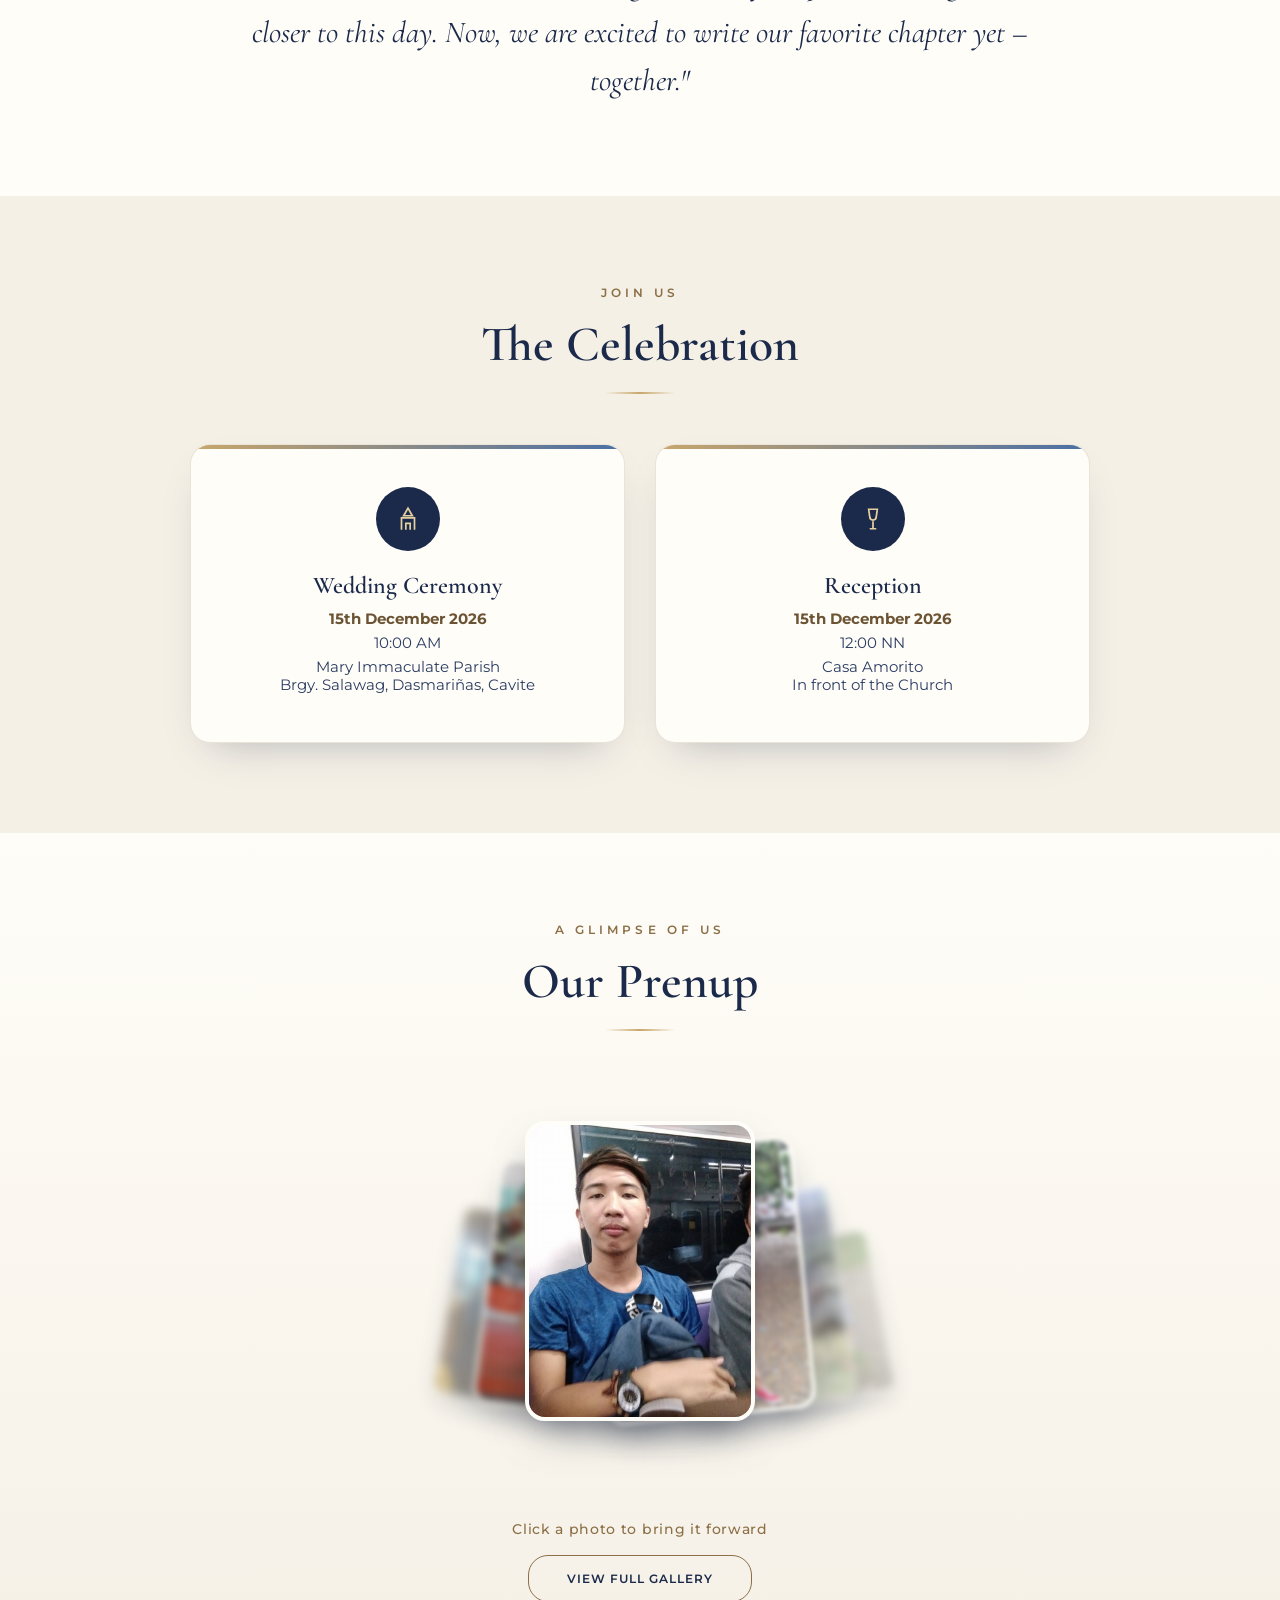
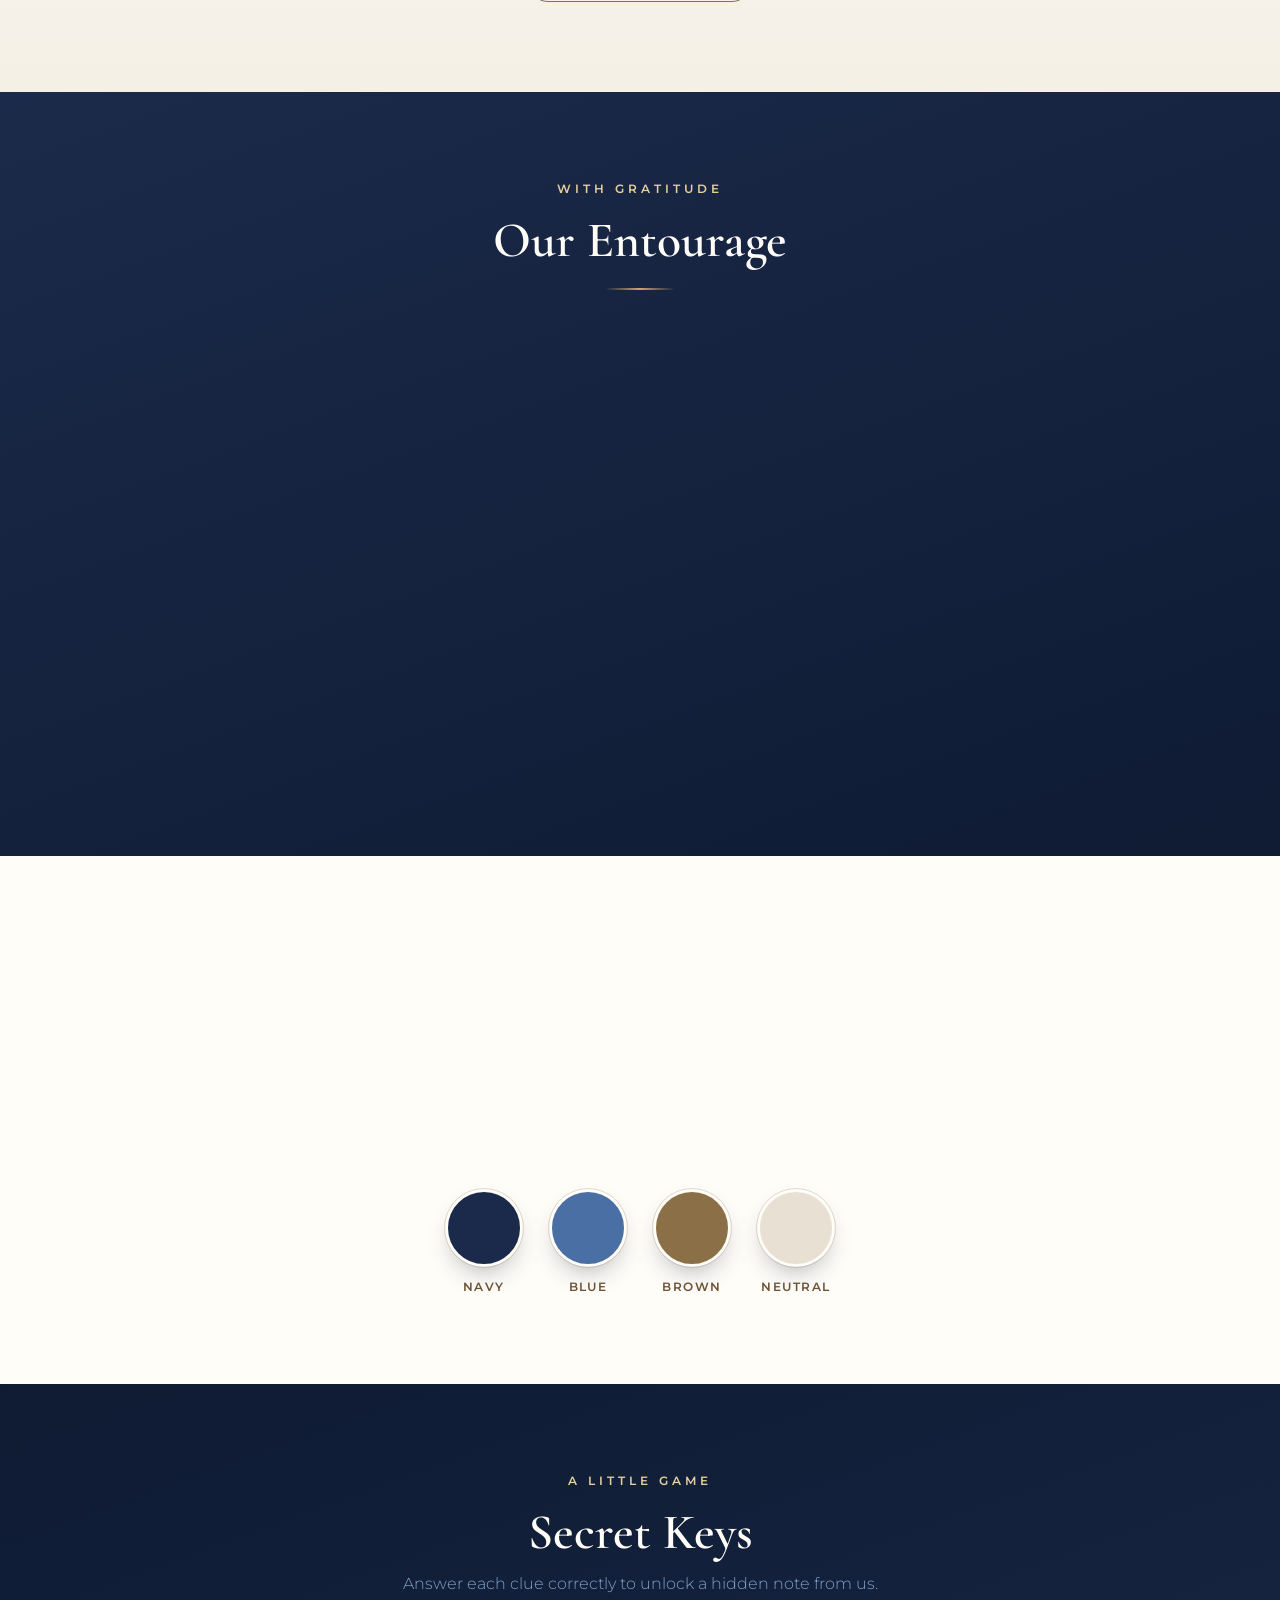
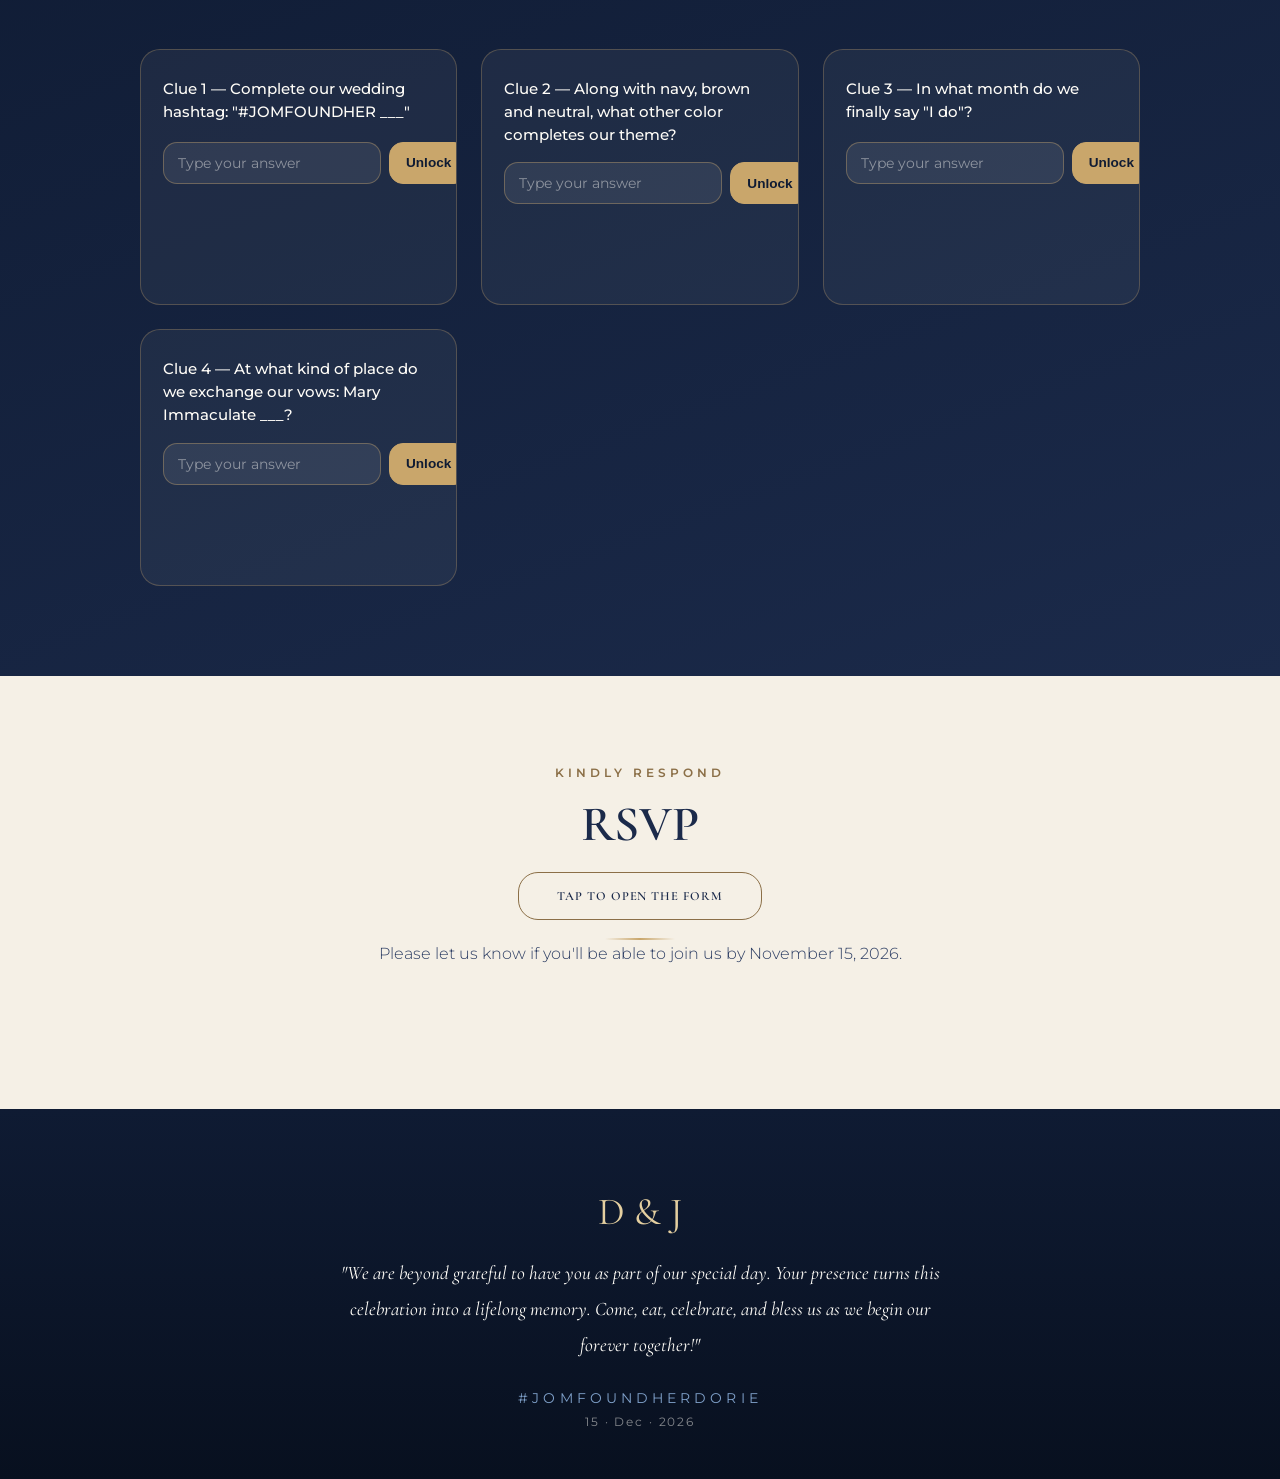
==== commit 544e24fb: "Add files via upload" ====
--- a/index.html
+++ b/index.html
@@ -246,7 +246,7 @@
           celebration into a lifelong memory. Come, eat, celebrate, and bless us as we begin our
           forever together!"
         </p>
-        <p class="footer-names reveal">JOMFOUNDHERDORIE </p>
+        <p class="footer-names reveal">#JOMFOUNDHERDORIE </p>
         <p class="footer-date reveal">15 · Dec · 2026</p>
     </footer>
 
--- a/index.css
+++ b/index.css
@@ -23,6 +23,7 @@
     margin: 0;
     padding: 0;
     box-sizing: border-box;
+    width: auto;
 }
 
 html {
@@ -128,9 +129,9 @@
    FLOATING CONTROLS (music toggle)
    ========================================================= */
 .floating-controls {
-  position: fixed;
+  position: absolute;
   top: 20px;
-  right: 20px;
+  right: 50px;
   z-index: 999;
   display: flex;
   gap: 10px;
@@ -244,7 +245,8 @@
 }
 
 .hero-overlay{
-  position:absolute;inset:0;
+  position: absolute;
+  inset: 0;
   background:linear-gradient(180deg, rgba(15,27,51,.55) 0%, rgba(15,27,51,.72) 55%, rgba(15,27,51,.92) 100%);
 }
 
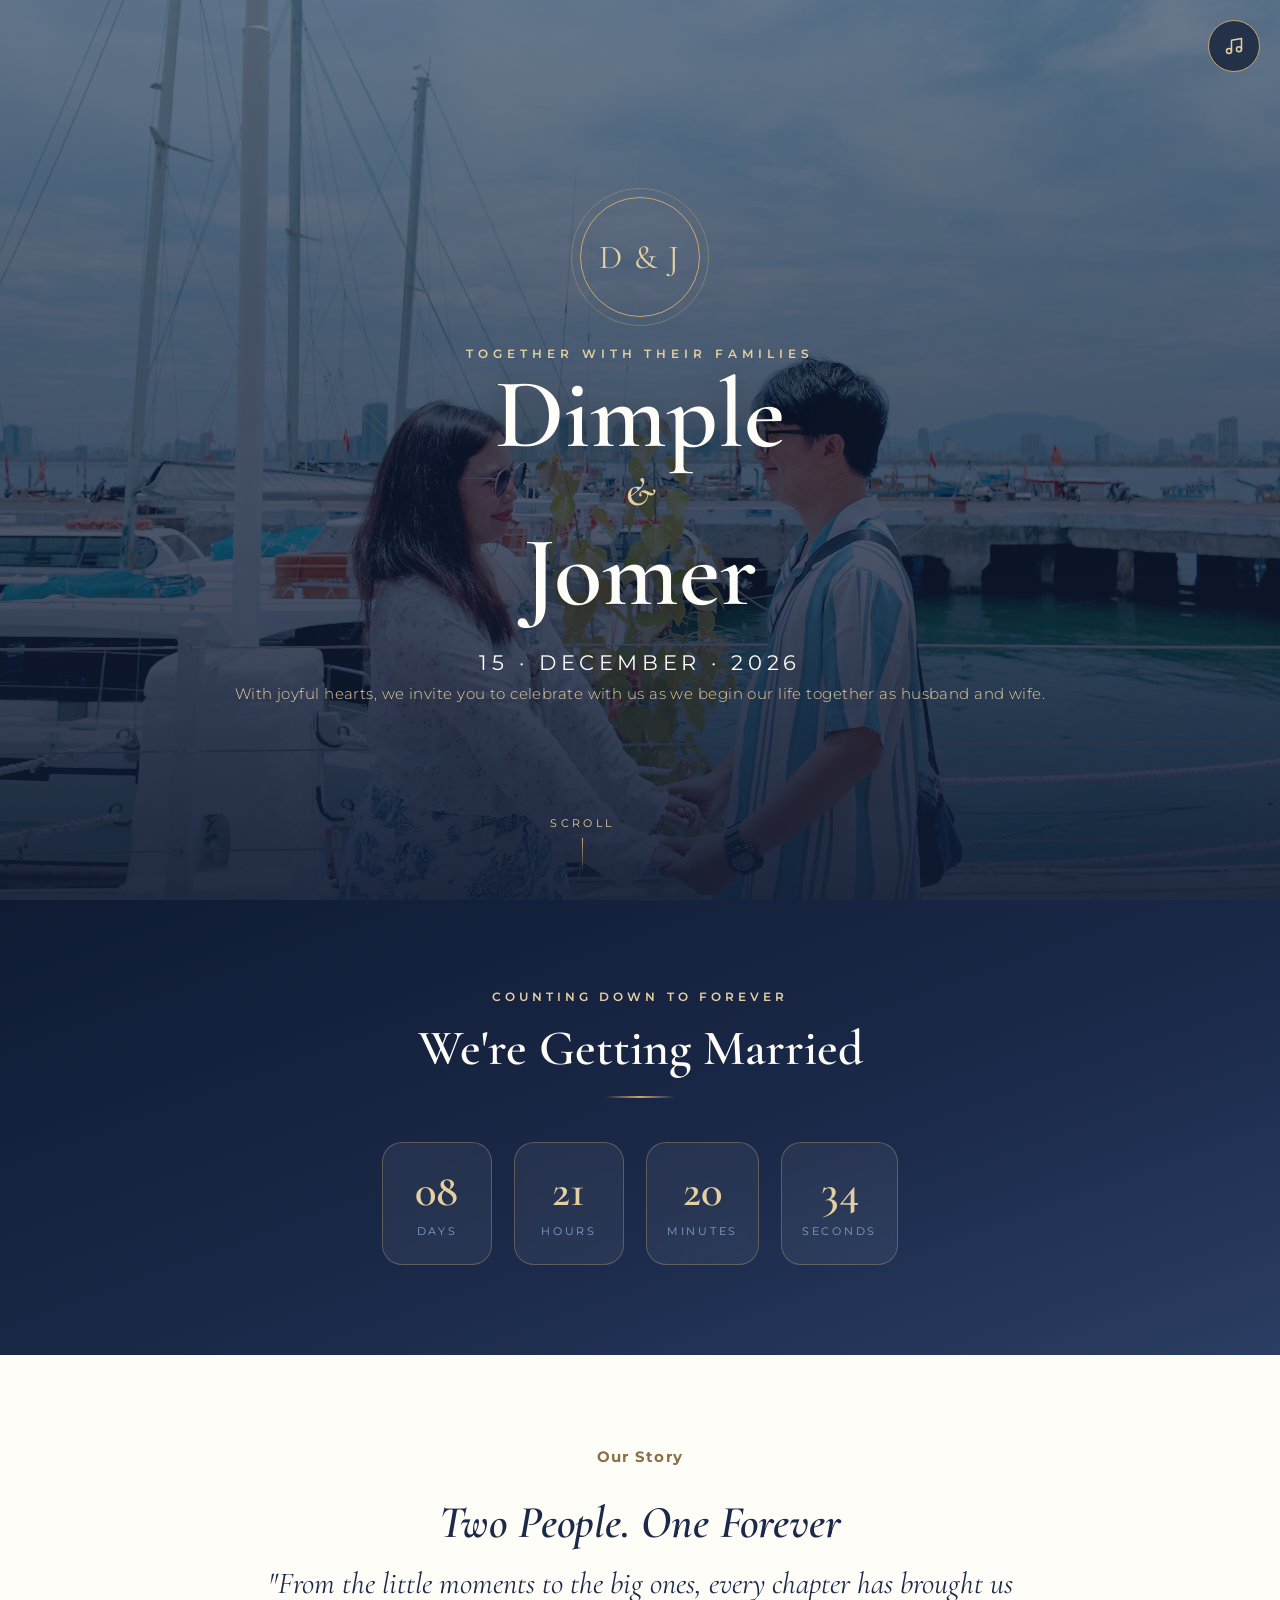
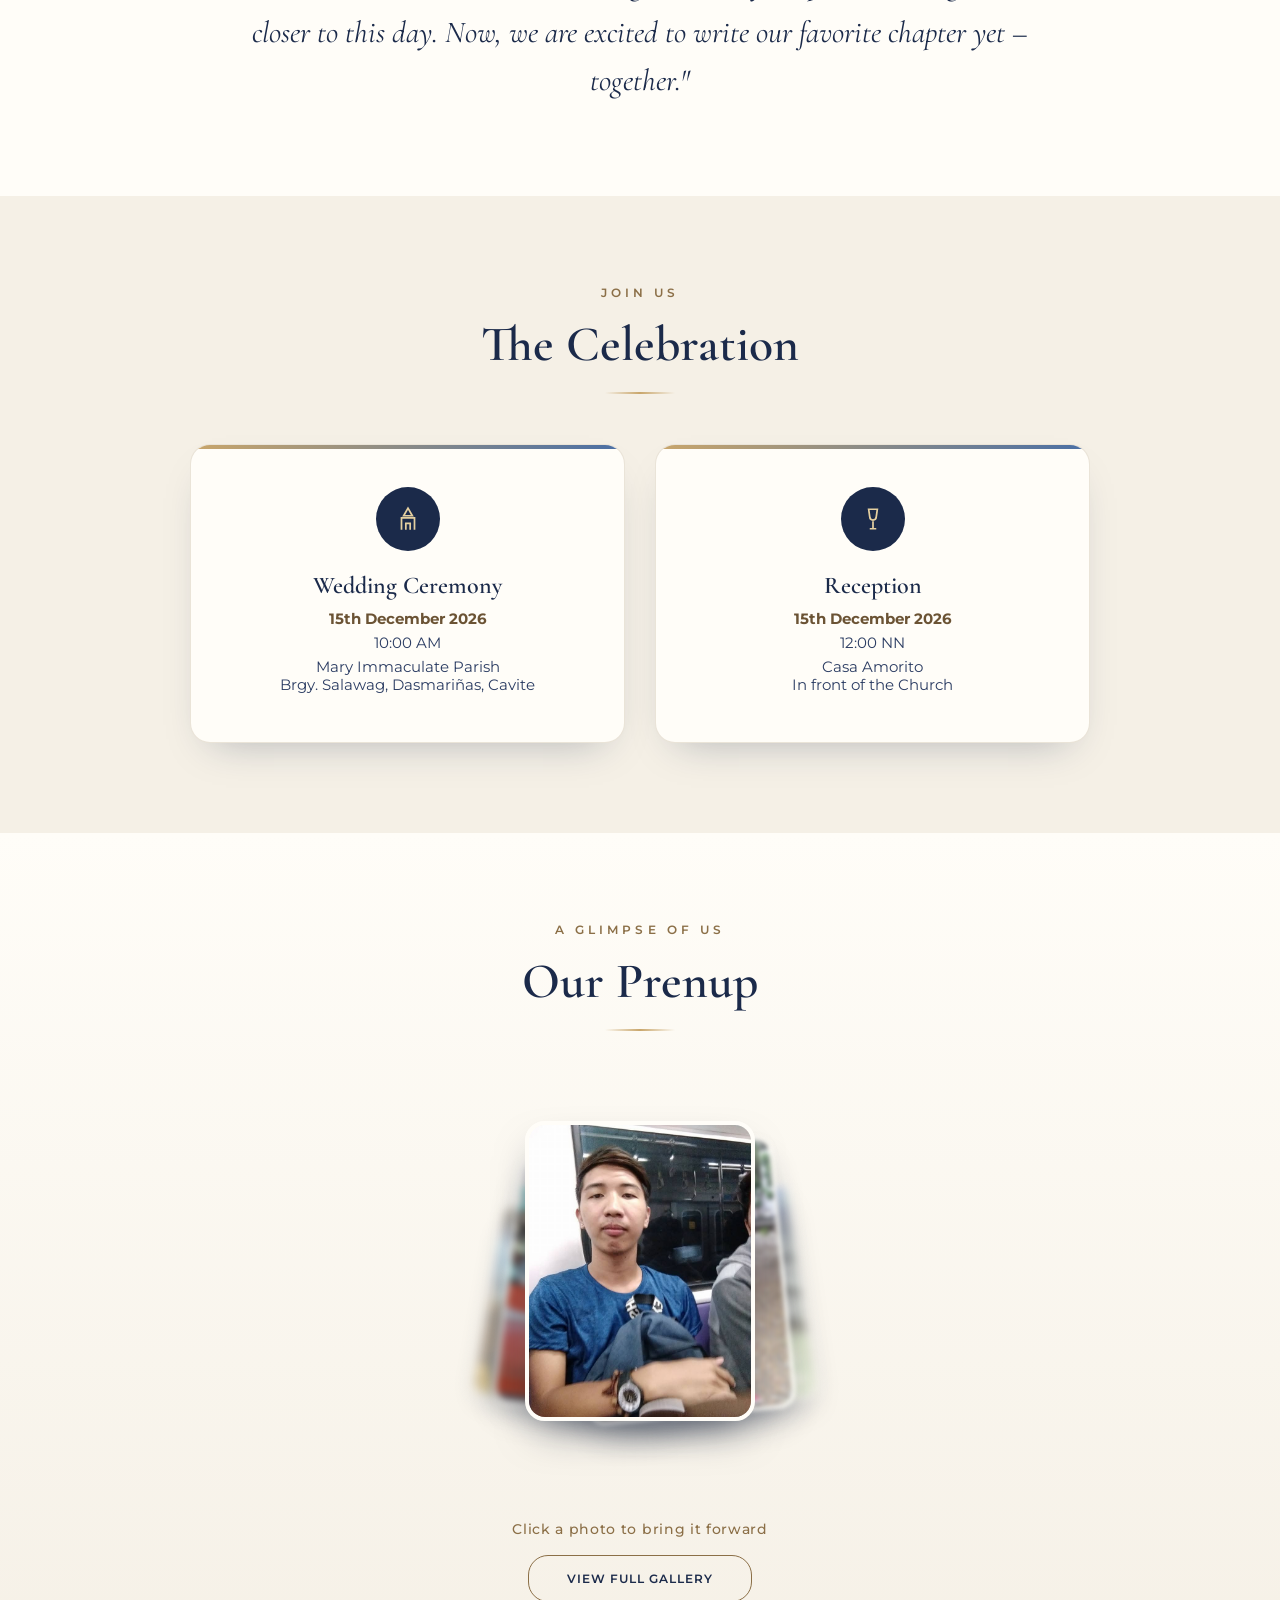
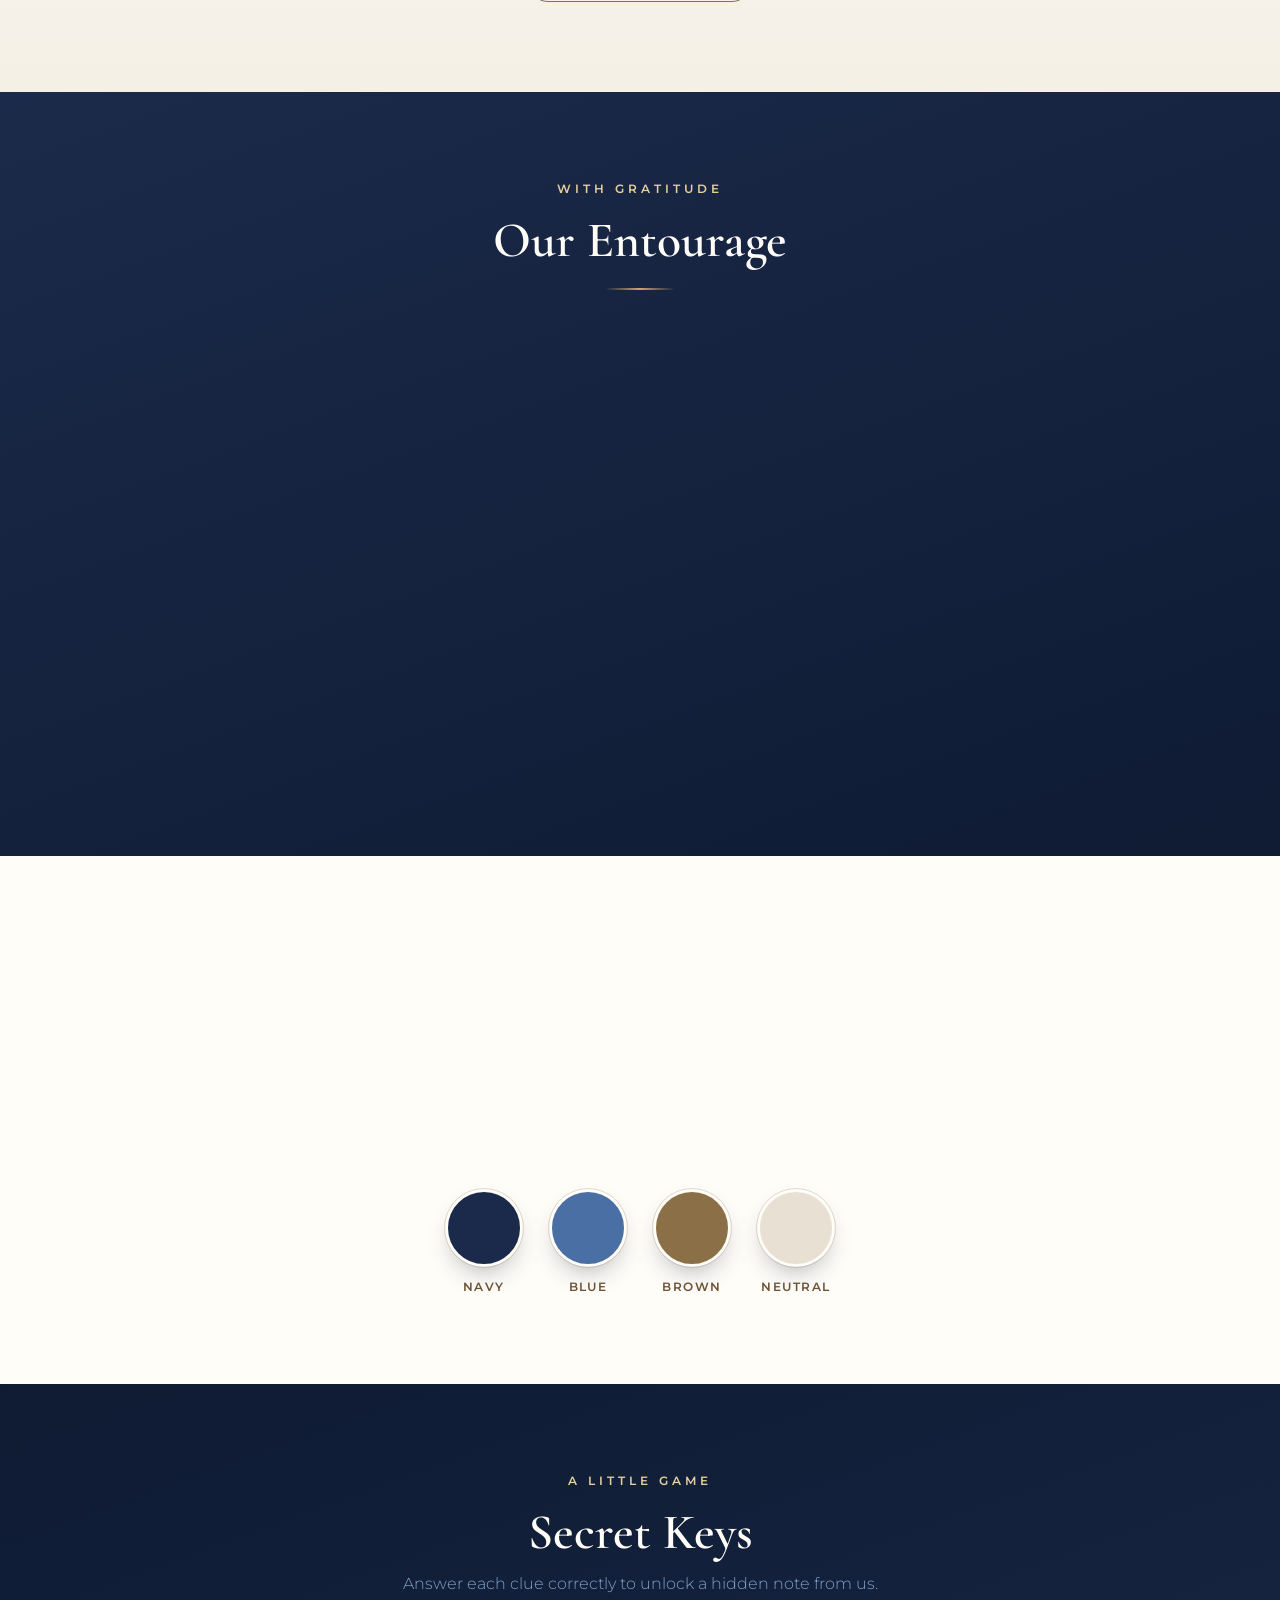
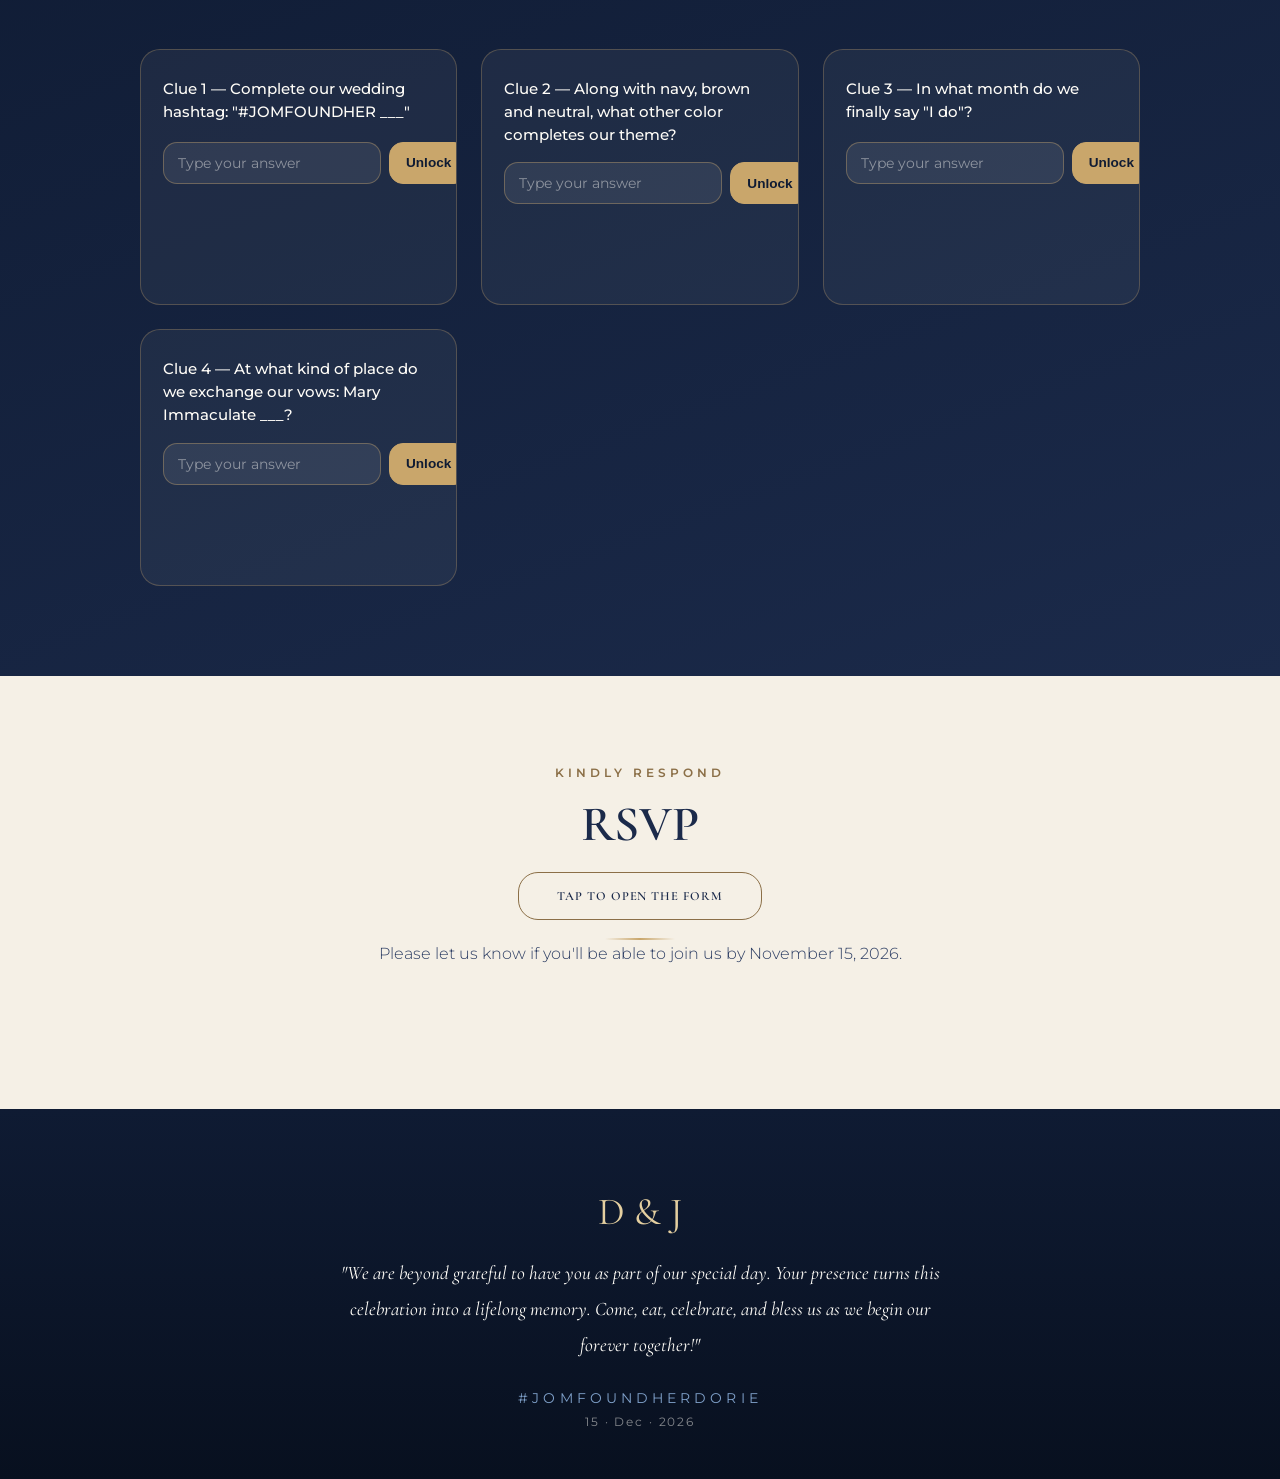
==== commit 6bf36644: "Add files via upload" ====
--- a/index.html
+++ b/index.html
@@ -229,7 +229,7 @@
       <h2 class="section-title reveal">
         RSVP
           <div>
-            <a href="rsvp.html" target="_blank" rel="noopener" class="btn ghost">Tap to Open the Form</a>
+            <a href="rsvp.html" class="btn ghost">Tap to Open the Form</a>
           </div>
       </h2>
       <div class="divider reveal"></div>
--- a/index.css
+++ b/index.css
@@ -23,7 +23,6 @@
     margin: 0;
     padding: 0;
     box-sizing: border-box;
-    width: auto;
 }
 
 html {
@@ -129,9 +128,9 @@
    FLOATING CONTROLS (music toggle)
    ========================================================= */
 .floating-controls {
-  position: absolute;
+  position: fixed;
   top: 20px;
-  right: 50px;
+  right: 20px;
   z-index: 999;
   display: flex;
   gap: 10px;
@@ -144,7 +143,7 @@
   border: 1.5px solid var(--gold);
   background: rgba(15,27,51,.72);
   backdrop-filter: blur(6px);
-  color:var(--gold-light);
+  color: var(--gold-light);
   display: flex;
   align-items: center;
   justify-content: center;
